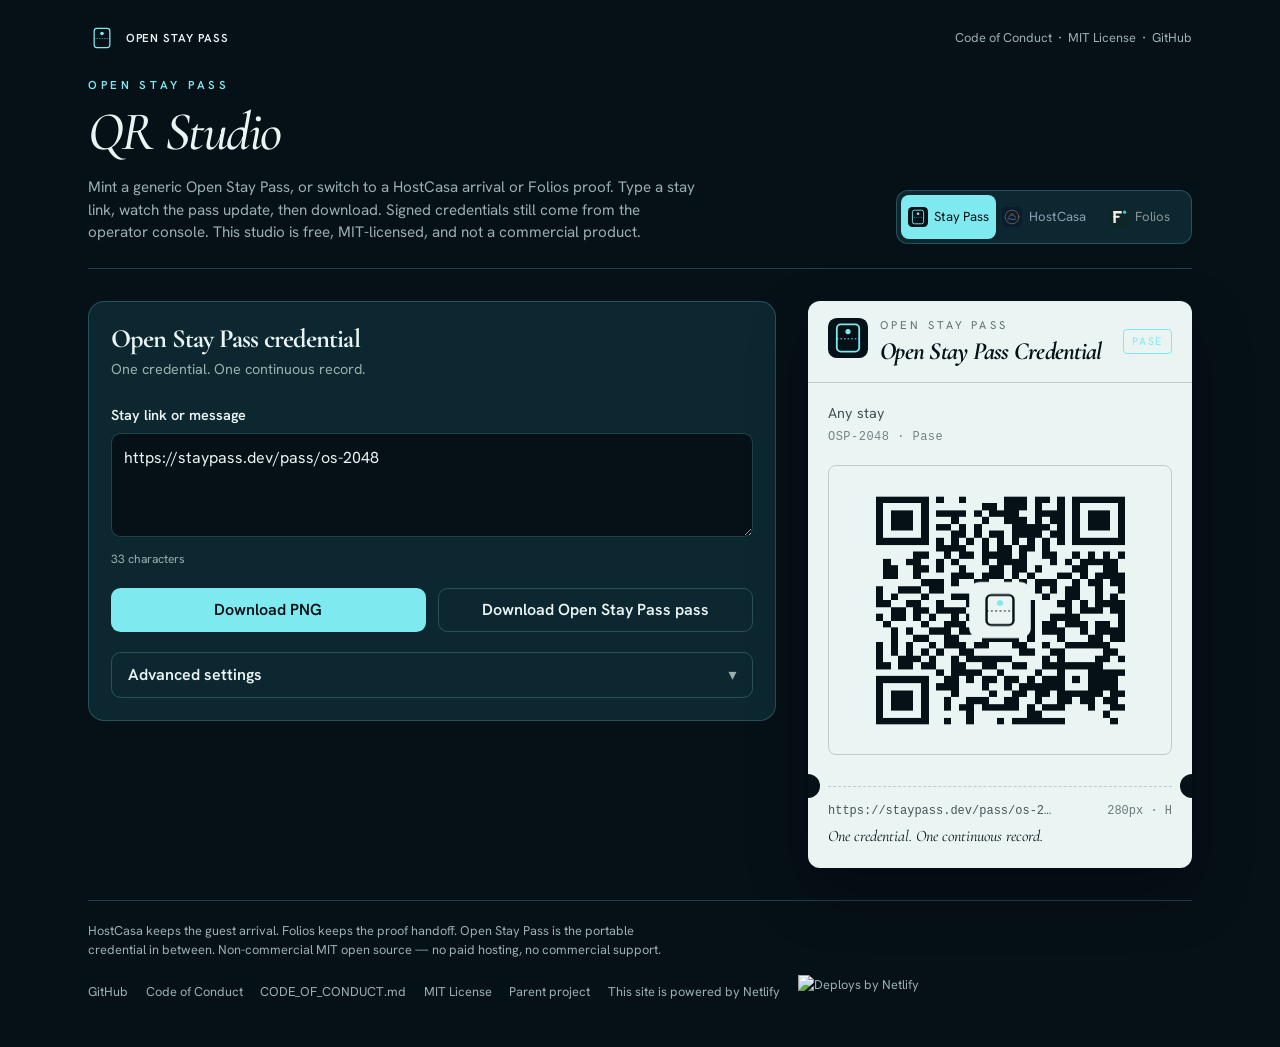
==== index.html @ cadecf05 "Publish Stay Pass QR Studio as a static Netlify site. MIT-licensed, non-commercial Open Stay Pass st" ====
<!DOCTYPE html>
<html lang="en">
  <head>
    <meta charset="utf-8" />
    <meta name="viewport" content="width=device-width, initial-scale=1" />
    <title>Stay Pass QR Studio · Open Stay Pass</title>
    <meta
      name="description"
      content="Open-source, non-commercial QR studio for Open Stay Pass, HostCasa arrival, and Folios proof. MIT licensed."
    />
    <meta name="theme-color" content="#061017" />
    <link rel="icon" href="./favicon.svg" type="image/svg+xml" />
    <link rel="preconnect" href="https://fonts.googleapis.com" />
    <link rel="preconnect" href="https://fonts.gstatic.com" crossorigin />
    <link
      href="https://fonts.googleapis.com/css2?family=Cormorant+Garamond:ital,wght@0,500;1,500;1,600&family=Hanken+Grotesk:wght@400;500;600&display=swap"
      rel="stylesheet"
    />
    <link rel="stylesheet" href="./studio.css" />
  </head>
  <body data-rail="openstay">
    <div class="wrap">
      <nav class="topnav" aria-label="Primary">
        <a class="brand-link" href="./">
          <svg viewBox="0 0 100 100" aria-hidden="true">
            <rect width="100" height="100" rx="22" fill="#061017" />
            <rect x="22" y="16" width="56" height="68" rx="10" fill="none" stroke="#7EEAF0" stroke-width="4.5" />
            <path d="M22 52 H78" stroke="#7EEAF0" stroke-width="2.4" stroke-dasharray="4 5" />
            <circle cx="50" cy="34" r="6.5" fill="#7EEAF0" />
          </svg>
          Open Stay Pass
        </a>
        <span>
          <a href="./conduct.html">Code of Conduct</a>
          &nbsp;·&nbsp;
          <a href="./LICENSE">MIT License</a>
          &nbsp;·&nbsp;
          <a href="https://github.com/FriskyDevelopments/stay-pass-qr-studio">GitHub</a>
        </span>
      </nav>

      <header class="hero">
        <div>
          <p class="eyebrow">Open Stay Pass</p>
          <h1>QR Studio</h1>
          <p class="lede">
            Mint a generic Open Stay Pass, or switch to a HostCasa arrival or Folios
            proof. Type a stay link, watch the pass update, then download. Signed
            credentials still come from the operator console. This studio is free,
            MIT-licensed, and not a commercial product.
          </p>
        </div>
        <div class="rails" role="group" aria-label="Pass style">
          <button type="button" data-rail="openstay" aria-pressed="true">
            <svg viewBox="0 0 100 100" aria-hidden="true">
              <rect width="100" height="100" rx="22" fill="#061017" />
              <rect x="22" y="16" width="56" height="68" rx="10" fill="none" stroke="#7EEAF0" stroke-width="4.5" />
              <path d="M22 52 H78" stroke="#7EEAF0" stroke-width="2.4" stroke-dasharray="4 5" />
              <circle cx="50" cy="34" r="6.5" fill="#7EEAF0" />
            </svg>
            Stay Pass
          </button>
          <button type="button" data-rail="hostcasa" aria-pressed="false">
            <svg viewBox="0 0 100 100" aria-hidden="true">
              <rect width="100" height="100" rx="22" fill="#0B1C30" />
              <g transform="translate(50 50) scale(.66) translate(-60 -60)" fill="none" stroke-linecap="round" stroke-linejoin="round">
                <circle cx="60" cy="60" r="52" stroke="#C9A24B" stroke-width="3.4" />
                <path d="M33 62 L60 33 L87 62" stroke="#C9A24B" stroke-width="4.2" />
                <circle cx="60" cy="49" r="3.6" fill="#C9A24B" stroke="none" />
                <path d="M29 76 Q42 69 55 76 T87 76" stroke="#6FB6E8" stroke-width="4" />
              </g>
            </svg>
            HostCasa
          </button>
          <button type="button" data-rail="folios" aria-pressed="false">
            <svg viewBox="0 0 100 100" aria-hidden="true">
              <rect width="100" height="100" rx="22" fill="#102526" />
              <rect x="22" y="20" width="12" height="60" rx="2" fill="#F2F0E9" />
              <rect x="22" y="20" width="42" height="12" rx="2" fill="#F2F0E9" />
              <rect x="22" y="44" width="30" height="10" rx="2" fill="#F2F0E9" />
              <circle cx="78" cy="26" r="8" fill="#37CDE0" />
            </svg>
            Folios
          </button>
        </div>
      </header>

      <div class="layout">
        <section class="form" aria-labelledby="studio-form-title">
          <h2 id="studio-form-title"><span id="form-brand">Open Stay Pass</span> <span id="form-role">credential</span></h2>
          <p class="tagline" id="form-tagline">One credential. One continuous record.</p>

          <div style="margin-top: 1.5rem">
            <label for="payload">Stay link or message</label>
            <textarea id="payload" maxlength="1200" placeholder="Paste a stay link or any message"></textarea>
            <p class="charcount"><span id="char-count">0</span> characters</p>
          </div>

          <div class="actions">
            <button class="btn" id="download-qr" type="button">Download PNG</button>
            <button class="btn secondary" id="download-pass" type="button">Download pass</button>
          </div>

          <details class="advanced">
            <summary>
              <span>Advanced settings</span>
              <span class="chev" aria-hidden="true">▾</span>
            </summary>
            <div class="advanced-body">
              <p class="hint" id="advanced-hint">
                Optional. Guests can ignore this — the pass already uses the house colors
                and a sturdy scan mark.
              </p>
              <div class="colors">
                <div>
                  <label for="fg">Foreground</label>
                  <div class="color-row">
                    <input id="fg-picker" type="color" value="#061017" aria-label="Foreground color picker" />
                    <input id="fg" type="text" value="#061017" spellcheck="false" />
                  </div>
                </div>
                <div>
                  <label for="bg">Background</label>
                  <div class="color-row">
                    <input id="bg-picker" type="color" value="#EAF5F3" aria-label="Background color picker" />
                    <input id="bg" type="text" value="#EAF5F3" spellcheck="false" />
                  </div>
                </div>
              </div>
              <div class="presets" id="presets"></div>
              <p class="status" id="contrast" role="status"></p>
              <div>
                <div class="size-head">
                  <label for="size">Size</label>
                  <span id="size-value">280 px</span>
                </div>
                <input id="size" type="range" min="160" max="720" step="8" value="280" />
              </div>
              <fieldset>
                <legend>Durability</legend>
                <div class="ecl" id="ecl"></div>
              </fieldset>
            </div>
          </details>
        </section>

        <aside class="preview">
          <article class="ticket" id="ticket" aria-label="Pass preview">
            <div class="ticket-head">
              <div class="ticket-brand">
                <span id="ticket-mark"></span>
                <div>
                  <p>Open Stay Pass</p>
                  <h2 id="ticket-title">Open Stay Pass Credential</h2>
                </div>
              </div>
              <span class="role-chip" id="ticket-chip">Pase</span>
            </div>
            <div class="ticket-body">
              <p class="property" id="ticket-property">Any stay</p>
              <p class="folio" id="ticket-folio">OSP-2048 · Pase</p>
              <div class="well">
                <canvas id="qr" width="280" height="280" aria-label="QR code preview"></canvas>
                <p class="placeholder hidden" id="empty">Type a URL or message to mint a live pass.</p>
              </div>
            </div>
            <div class="perf" aria-hidden="true"><hr /><span class="l"></span><span class="r"></span></div>
            <div class="ticket-foot">
              <div>
                <p class="payload-line" id="ticket-payload">—</p>
                <p class="tag" id="ticket-tagline">One credential. One continuous record.</p>
              </div>
              <p class="meta" id="ticket-meta">280px · H</p>
            </div>
          </article>
        </aside>
      </div>

      <footer class="site-footer">
        <p>
          HostCasa keeps the guest arrival. Folios keeps the proof handoff. Open Stay Pass
          is the portable credential in between. Non-commercial MIT open source — no paid
          hosting, no commercial support.
        </p>
        <nav class="oss-nav" aria-label="Open source">
          <a href="https://github.com/FriskyDevelopments/stay-pass-qr-studio">GitHub</a>
          <a href="./conduct.html">Code of Conduct</a>
          <a href="./CODE_OF_CONDUCT.md">CODE_OF_CONDUCT.md</a>
          <a href="./LICENSE">MIT License</a>
          <a href="https://github.com/FriskyDevelopments/open-stay-pass">Parent project</a>
          <a href="https://www.netlify.com">This site is powered by Netlify</a>
          <a class="netlify-badge" href="https://www.netlify.com">
            <img
              src="https://www.netlify.com/v3/img/components/netlify-color-accent.svg"
              alt="Deploys by Netlify"
              height="32"
            />
          </a>
        </nav>
      </footer>
    </div>
    <script src="./vendor/qrcode.js"></script>
    <script src="./studio.js"></script>
  </body>
</html>
---- studio.css ----
:root,
[data-rail="openstay"] {
  --bg: #061017;
  --surface: #0d2731;
  --fg: #eaf5f3;
  --muted: #9ab0af;
  --accent: #7eeaf0;
  --accent-fg: #061017;
  --border: color-mix(in oklab, #7eeaf0 22%, transparent);
  --ticket: #eaf5f3;
  --ticket-fg: #061017;
  --hair: color-mix(in oklab, #061017 18%, transparent);
  --signal: #42e99d;
  --warn: #b07d22;
  --ticket-radius: 12px;
  --ticket-inner: 8px;
}

[data-rail="folios"] {
  --bg: #102526;
  --surface: #163032;
  --fg: #f2f0e9;
  --muted: #8a9795;
  --accent: #37cde0;
  --accent-fg: #102526;
  --border: color-mix(in oklab, #f2f0e9 14%, transparent);
  --ticket: #f2f0e9;
  --ticket-fg: #102526;
  --hair: #bac0b7;
  --signal: #c6f43d;
  --ticket-radius: 8px;
  --ticket-inner: 4px;
}

[data-rail="hostcasa"] {
  --bg: #0b1c30;
  --surface: #112a45;
  --fg: #ece6d8;
  --muted: #8aa0b4;
  --accent: #c9a24b;
  --accent-fg: #0b1c30;
  --border: color-mix(in oklab, #c9a24b 28%, transparent);
  --ticket: #ece6d8;
  --ticket-fg: #0b1c30;
  --hair: color-mix(in oklab, #c9a24b 36%, transparent);
  --signal: #6fb6e8;
  --ticket-radius: 16px;
  --ticket-inner: 8px;
}

* { box-sizing: border-box; }

html {
  -webkit-font-smoothing: antialiased;
}

body {
  margin: 0;
  min-height: 100dvh;
  background: var(--bg);
  color: var(--fg);
  font-family: "Hanken Grotesk", ui-sans-serif, system-ui, sans-serif;
  line-height: 1.5;
}

h1, h2, h3 {
  font-family: "Cormorant Garamond", ui-serif, Georgia, serif;
  letter-spacing: -0.03em;
  line-height: 1.15;
  text-wrap: balance;
}

a { color: inherit; }

:focus-visible {
  outline: 2px solid var(--accent);
  outline-offset: 3px;
}

.wrap {
  margin: 0 auto;
  max-width: 72rem;
  min-height: 100dvh;
  display: flex;
  flex-direction: column;
  padding: 1.5rem 1rem 1rem;
}

@media (min-width: 640px) {
  .wrap { padding-left: 1.5rem; padding-right: 1.5rem; }
}

.topnav {
  display: flex;
  flex-wrap: wrap;
  gap: 0.75rem 1.25rem;
  align-items: center;
  justify-content: space-between;
  font-size: 0.8rem;
}

.topnav a { color: var(--muted); text-decoration: none; }
.topnav a:hover { color: var(--fg); }

.brand-link {
  display: inline-flex;
  align-items: center;
  gap: 0.6rem;
  color: var(--fg) !important;
  font-weight: 600;
  letter-spacing: 0.08em;
  text-transform: uppercase;
  font-size: 0.72rem;
}

.brand-link svg { width: 1.75rem; height: 1.75rem; }

header.hero {
  display: flex;
  flex-direction: column;
  gap: 1.25rem;
  border-bottom: 1px solid var(--border);
  padding: 1.5rem 0 1.5rem;
}

@media (min-width: 640px) {
  header.hero {
    flex-direction: row;
    align-items: end;
    justify-content: space-between;
  }
}

.eyebrow {
  margin: 0;
  font-size: 0.72rem;
  font-weight: 600;
  letter-spacing: 0.32em;
  text-transform: uppercase;
  color: var(--accent);
}

h1 {
  margin: 0.5rem 0 0;
  font-size: clamp(2.4rem, 6vw, 3.4rem);
  font-style: italic;
  font-weight: 500;
}

.lede {
  margin: 0.75rem 0 0;
  max-width: 38rem;
  color: var(--muted);
  font-size: 0.95rem;
}

.rails {
  display: grid;
  grid-template-columns: repeat(3, minmax(0, 1fr));
  border: 1px solid var(--border);
  background: var(--surface);
  border-radius: 0.75rem;
  padding: 0.25rem;
}

.rails button {
  min-height: 2.75rem;
  border: 0;
  background: transparent;
  color: var(--muted);
  display: inline-flex;
  align-items: center;
  justify-content: center;
  gap: 0.4rem;
  border-radius: 0.5rem;
  font: inherit;
  font-size: 0.82rem;
  cursor: pointer;
}

.rails button[aria-pressed="true"] {
  background: var(--accent);
  color: var(--accent-fg);
}

.rails svg { width: 1.25rem; height: 1.25rem; }

.layout {
  display: grid;
  gap: 2rem;
  padding: 2rem 0;
  flex: 1;
}

@media (min-width: 1024px) {
  .layout {
    grid-template-columns: minmax(0, 1fr) minmax(18rem, 24rem);
    align-items: start;
  }
  .form { order: 1; }
  .preview { order: 2; position: sticky; top: 1.5rem; }
}

.form {
  order: 2;
  background: var(--surface);
  border: 1px solid var(--border);
  border-radius: 1rem;
  padding: 1.35rem;
}

.form h2 { margin: 0; font-size: 1.65rem; }
.form .tagline { margin: 0.3rem 0 0; color: var(--muted); font-size: 0.9rem; }

label, legend {
  display: block;
  font-size: 0.9rem;
  font-weight: 600;
}

textarea {
  width: 100%;
  min-height: 6.5rem;
  margin-top: 0.4rem;
  padding: 0.75rem;
  border-radius: 0.6rem;
  border: 1px solid var(--border);
  background: var(--bg);
  color: var(--fg);
  font: inherit;
  resize: vertical;
}

.charcount { margin: 0.4rem 0 0; color: var(--muted); font-size: 0.75rem; font-variant-numeric: tabular-nums; }

.actions {
  display: grid;
  gap: 0.75rem;
  margin: 1.25rem 0;
}

@media (min-width: 640px) {
  .actions { grid-template-columns: 1fr 1fr; }
}

.btn {
  min-height: 2.75rem;
  border: 0;
  border-radius: 0.6rem;
  font: inherit;
  font-weight: 600;
  cursor: pointer;
  background: var(--accent);
  color: var(--accent-fg);
}

.btn.secondary {
  background: transparent;
  color: var(--fg);
  border: 1px solid var(--border);
}

.btn:disabled { opacity: 0.45; cursor: not-allowed; }

.advanced {
  border: 1px solid var(--border);
  border-radius: 0.6rem;
}

.advanced > summary {
  list-style: none;
  min-height: 2.75rem;
  display: flex;
  align-items: center;
  justify-content: space-between;
  padding: 0.5rem 1rem;
  cursor: pointer;
  font-weight: 600;
}

.advanced > summary::-webkit-details-marker { display: none; }
.advanced[open] > summary .chev { transform: rotate(180deg); }
.chev { color: var(--muted); transition: transform 150ms ease; }

.advanced-body {
  display: grid;
  gap: 1.25rem;
  border-top: 1px solid var(--border);
  padding: 1.15rem 1rem 1.25rem;
}

.hint { margin: 0; color: var(--muted); font-size: 0.9rem; }

.colors { display: grid; gap: 1rem; }
@media (min-width: 640px) { .colors { grid-template-columns: 1fr 1fr; } }

.color-row {
  display: flex;
  align-items: center;
  gap: 0.75rem;
}

.color-row input[type="color"] {
  width: 2.75rem;
  height: 2.75rem;
  border: 1px solid var(--border);
  background: transparent;
  padding: 0;
}

.color-row input[type="text"] {
  flex: 1;
  min-height: 2.75rem;
  border: 1px solid var(--border);
  background: var(--bg);
  color: var(--fg);
  border-radius: 0.5rem;
  padding: 0 0.75rem;
  font-family: ui-monospace, monospace;
}

.presets {
  display: flex;
  flex-wrap: wrap;
  gap: 0.5rem;
}

.chip {
  min-height: 2.75rem;
  display: inline-flex;
  align-items: center;
  gap: 0.5rem;
  border: 1px solid var(--border);
  background: transparent;
  color: var(--muted);
  border-radius: 0.45rem;
  padding: 0 0.8rem;
  font: inherit;
  font-size: 0.8rem;
  cursor: pointer;
}

.chip:hover { color: var(--fg); }

.swatch {
  width: 1rem;
  height: 1rem;
  border-radius: 0.2rem;
  border: 1px solid var(--border);
}

.status { margin: 0; font-size: 0.9rem; color: var(--muted); }
.status.warn { color: var(--warn); }

.size-head, .size-row {
  display: flex;
  align-items: center;
  justify-content: space-between;
  gap: 0.75rem;
}

input[type="range"] { width: 100%; accent-color: var(--accent); }

.ecl {
  display: grid;
  grid-template-columns: 1fr 1fr;
  gap: 0.5rem;
}

@media (min-width: 640px) { .ecl { grid-template-columns: repeat(4, 1fr); } }

.ecl label {
  min-height: 4rem;
  display: flex;
  flex-direction: column;
  justify-content: center;
  border: 1px solid var(--border);
  border-radius: 0.45rem;
  padding: 0.5rem 0.75rem;
  cursor: pointer;
  color: var(--muted);
  font-weight: 400;
}

.ecl label.active {
  border-color: var(--accent);
  background: var(--bg);
  color: var(--fg);
}

.ecl input { position: absolute; opacity: 0; pointer-events: none; }
.ecl small { font-size: 0.75rem; font-weight: 400; }

.ticket {
  background: var(--ticket);
  color: var(--ticket-fg);
  border-radius: var(--ticket-radius);
  overflow: hidden;
  box-shadow: 0 24px 60px rgba(0, 0, 0, 0.28);
}

.ticket-head {
  display: flex;
  align-items: center;
  justify-content: space-between;
  gap: 0.75rem;
  padding: 1rem 1.25rem;
  border-bottom: 1px solid var(--hair);
}

.ticket-brand { display: flex; align-items: center; gap: 0.75rem; min-width: 0; }
.ticket-brand svg { width: 2.5rem; height: 2.5rem; }
.ticket-brand p {
  margin: 0;
  font-size: 0.7rem;
  letter-spacing: 0.28em;
  text-transform: uppercase;
  opacity: 0.6;
}
.ticket-brand h2 { margin: 0.2rem 0 0; font-size: 1.55rem; font-style: italic; }

.role-chip {
  border: 1px solid var(--accent);
  color: var(--accent);
  border-radius: 0.25rem;
  padding: 0.2rem 0.5rem;
  font-size: 0.68rem;
  letter-spacing: 0.16em;
  text-transform: uppercase;
}

.ticket-body { padding: 1.25rem; }
.ticket-body .property { margin: 0; font-size: 0.9rem; opacity: 0.72; }
.ticket-body .folio {
  margin: 0.25rem 0 0;
  font-family: ui-monospace, monospace;
  font-size: 0.75rem;
  letter-spacing: 0.04em;
  opacity: 0.5;
}

.well {
  margin-top: 1.15rem;
  min-height: 13rem;
  display: flex;
  align-items: center;
  justify-content: center;
  border: 1px solid var(--hair);
  border-radius: var(--ticket-inner);
  padding: 1rem;
  position: relative;
}

.well canvas { max-width: 100%; max-height: 16rem; }
.well .placeholder {
  margin: 0;
  max-width: 14rem;
  text-align: center;
  font-size: 0.9rem;
  opacity: 0.6;
}

.perf {
  position: relative;
  padding: 0.7rem 1.25rem;
}
.perf hr {
  margin: 0;
  border: 0;
  border-top: 1px dashed var(--hair);
}
.perf span {
  position: absolute;
  top: 50%;
  width: 1.5rem;
  height: 1.5rem;
  border-radius: 999px;
  background: var(--bg);
  transform: translateY(-50%);
}
.perf .l { left: -0.75rem; }
.perf .r { right: -0.75rem; }

.ticket-foot {
  display: flex;
  justify-content: space-between;
  gap: 1rem;
  padding: 0.25rem 1.25rem 1.25rem;
}
.ticket-foot p { margin: 0; }
.payload-line {
  font-family: ui-monospace, monospace;
  font-size: 0.75rem;
  opacity: 0.7;
  overflow: hidden;
  text-overflow: ellipsis;
  white-space: nowrap;
  max-width: 14rem;
}
.tag { font-style: italic; font-family: "Cormorant Garamond", Georgia, serif; margin-top: 0.25rem !important; }
.meta {
  font-family: ui-monospace, monospace;
  font-size: 0.75rem;
  opacity: 0.55;
  text-align: right;
  flex-shrink: 0;
}

.site-footer {
  margin-top: auto;
  display: flex;
  flex-direction: column;
  gap: 1rem;
  border-top: 1px solid var(--border);
  padding: 1.25rem 0 1.5rem;
  font-size: 0.8rem;
  color: var(--muted);
}

.site-footer p { margin: 0; max-width: 36rem; }

.oss-nav {
  display: flex;
  flex-wrap: wrap;
  align-items: center;
  gap: 0.75rem 1.1rem;
}

.oss-nav a { color: var(--muted); text-decoration: none; }
.oss-nav a:hover { color: var(--fg); }

.netlify-badge img {
  height: 32px;
  width: auto;
  display: block;
}

.doc {
  max-width: 44rem;
  margin: 0 auto;
  padding: 2rem 1.25rem 4rem;
}

.doc h1 { font-size: 2.6rem; font-style: italic; }
.doc p, .doc li { color: var(--muted); }
.doc a { color: var(--accent); }

.hidden { display: none !important; }
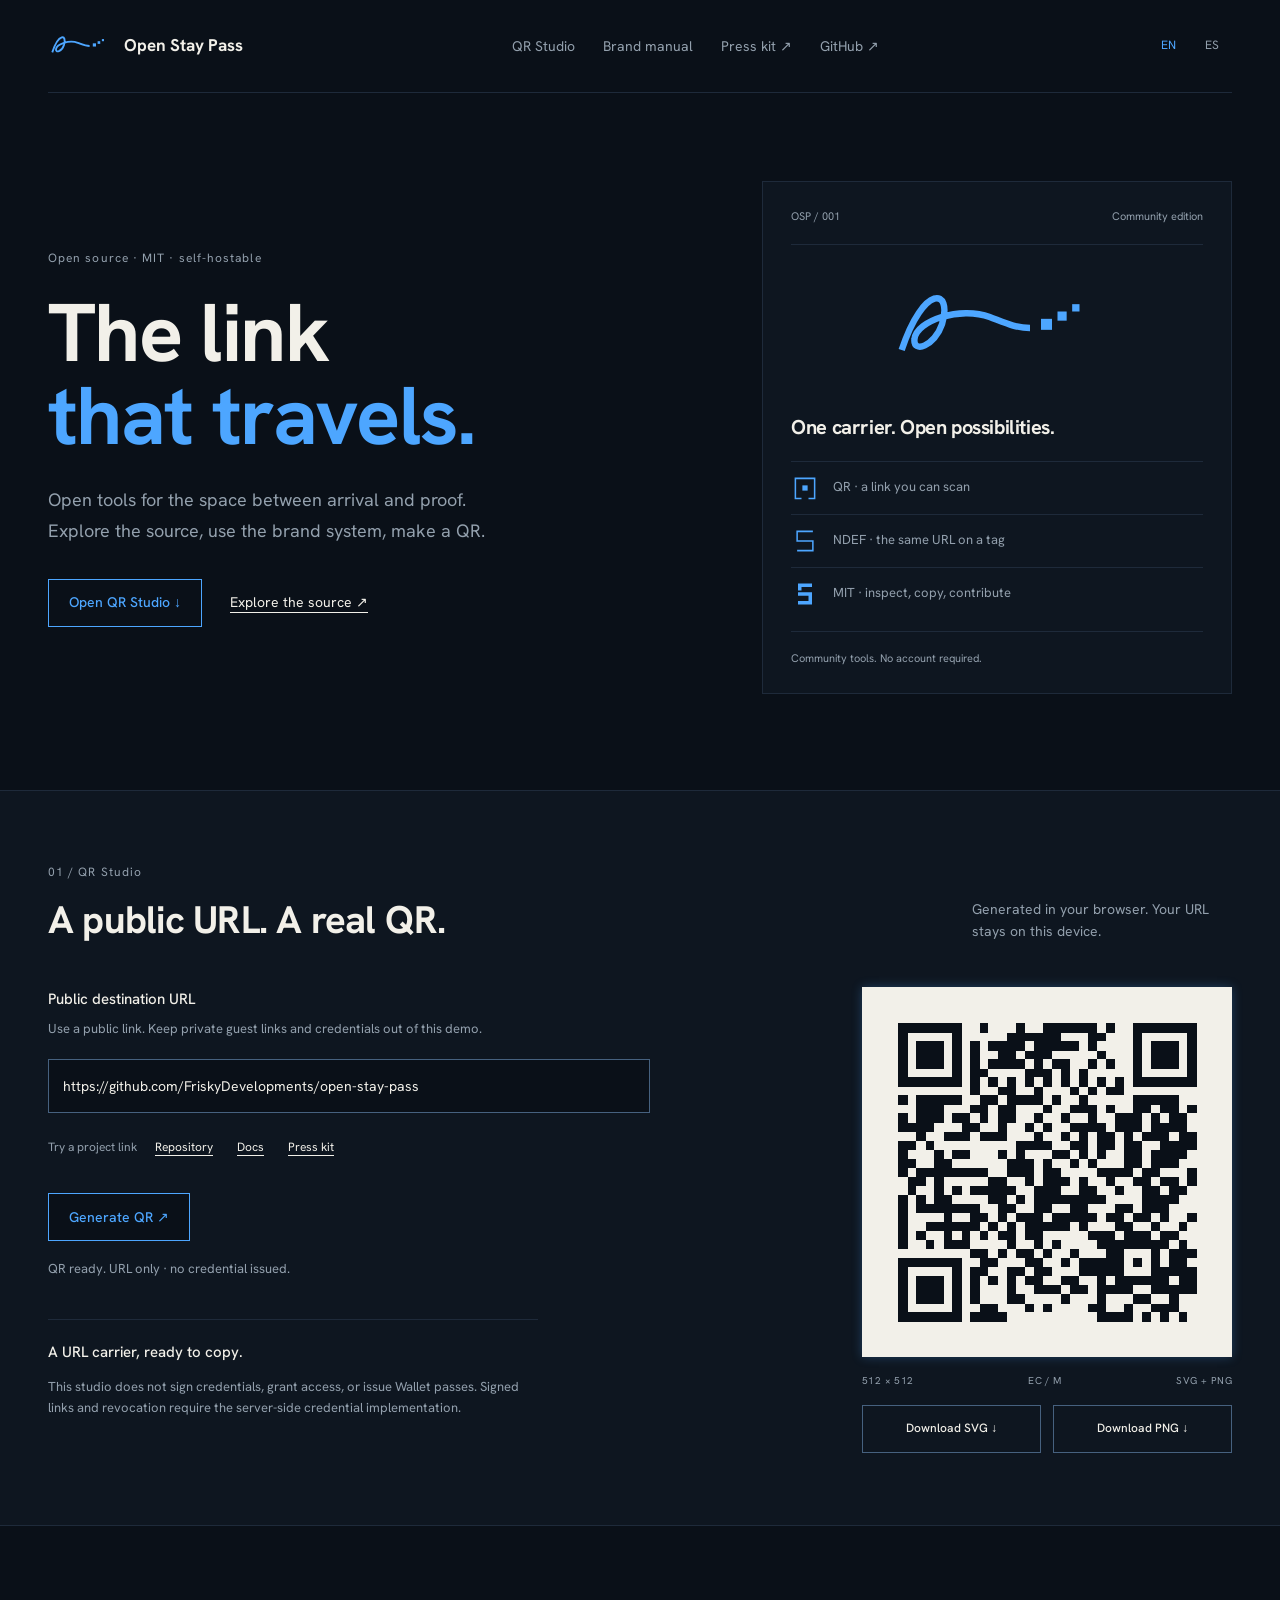
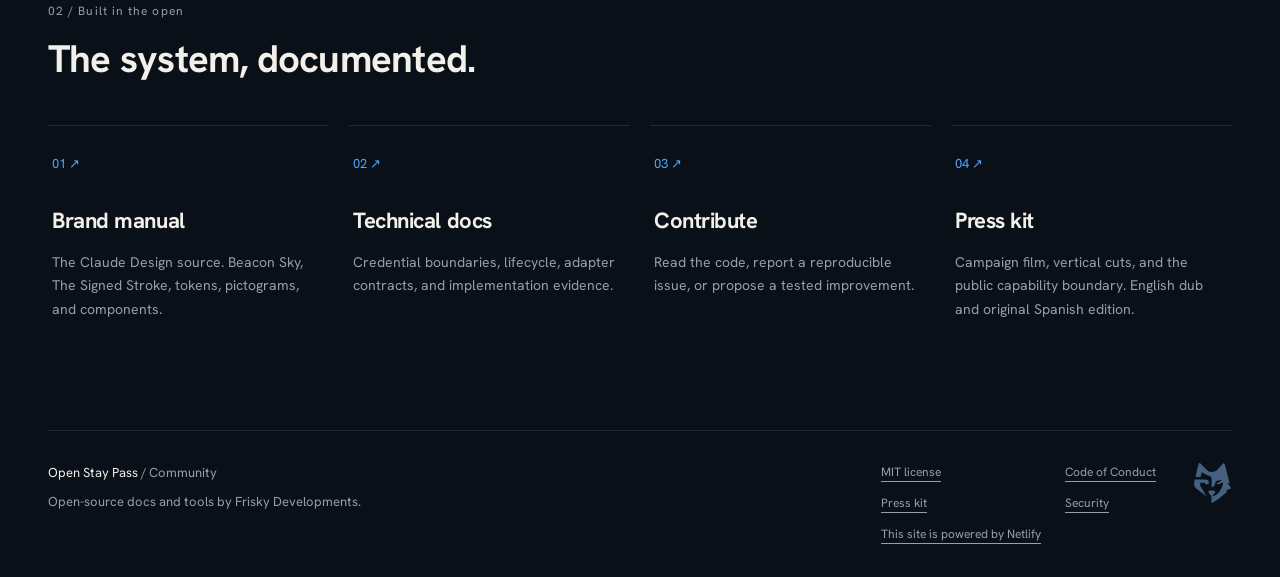
==== commit 058051d4: "Publish the official community review landing. Includes Claude Design brand manual, QR Studio, MIT, " ====
--- a/index.html
+++ b/index.html
@@ -1,205 +1,78 @@
-<!DOCTYPE html>
+<!doctype html>
 <html lang="en">
-  <head>
-    <meta charset="utf-8" />
-    <meta name="viewport" content="width=device-width, initial-scale=1" />
-    <title>Stay Pass QR Studio · Open Stay Pass</title>
-    <meta
-      name="description"
-      content="Open-source, non-commercial QR studio for Open Stay Pass, HostCasa arrival, and Folios proof. MIT licensed."
-    />
-    <meta name="theme-color" content="#061017" />
-    <link rel="icon" href="./favicon.svg" type="image/svg+xml" />
-    <link rel="preconnect" href="https://fonts.googleapis.com" />
-    <link rel="preconnect" href="https://fonts.gstatic.com" crossorigin />
-    <link
-      href="https://fonts.googleapis.com/css2?family=Cormorant+Garamond:ital,wght@0,500;1,500;1,600&family=Hanken+Grotesk:wght@400;500;600&display=swap"
-      rel="stylesheet"
-    />
-    <link rel="stylesheet" href="./studio.css" />
-  </head>
-  <body data-rail="openstay">
-    <div class="wrap">
-      <nav class="topnav" aria-label="Primary">
-        <a class="brand-link" href="./">
-          <svg viewBox="0 0 100 100" aria-hidden="true">
-            <rect width="100" height="100" rx="22" fill="#061017" />
-            <rect x="22" y="16" width="56" height="68" rx="10" fill="none" stroke="#7EEAF0" stroke-width="4.5" />
-            <path d="M22 52 H78" stroke="#7EEAF0" stroke-width="2.4" stroke-dasharray="4 5" />
-            <circle cx="50" cy="34" r="6.5" fill="#7EEAF0" />
-          </svg>
-          Open Stay Pass
-        </a>
-        <span>
-          <a href="./conduct.html">Code of Conduct</a>
-          &nbsp;·&nbsp;
-          <a href="./LICENSE">MIT License</a>
-          &nbsp;·&nbsp;
-          <a href="https://github.com/FriskyDevelopments/stay-pass-qr-studio">GitHub</a>
-        </span>
-      </nav>
-
-      <header class="hero">
-        <div>
-          <p class="eyebrow">Open Stay Pass</p>
-          <h1>QR Studio</h1>
-          <p class="lede">
-            Mint a generic Open Stay Pass, or switch to a HostCasa arrival or Folios
-            proof. Type a stay link, watch the pass update, then download. Signed
-            credentials still come from the operator console. This studio is free,
-            MIT-licensed, and not a commercial product.
-          </p>
+<head>
+  <meta charset="utf-8">
+  <meta name="viewport" content="width=device-width, initial-scale=1">
+  <meta name="description" content="Open Stay Pass community documentation, brand manual, and a free browser-only QR Studio. MIT licensed.">
+  <meta name="theme-color" content="#0A1018">
+  <title>Open Stay Pass — Community & QR Studio</title>
+  <link rel="icon" type="image/svg+xml" href="/assets/mark-signed-stroke-compact.svg">
+  <link rel="stylesheet" href="/brand.css">
+  <link rel="stylesheet" href="/styles.css">
+  <script type="module" src="/app.js"></script>
+</head>
+<body>
+  <a class="skip" href="#studio">Skip to QR Studio</a>
+  <header class="site-header wrap">
+    <a class="wordmark" href="/" aria-label="Open Stay Pass home"><img src="/assets/mark-signed-stroke.svg" width="90" height="48" alt=""><span>Open Stay Pass</span></a>
+    <nav aria-label="Main navigation">
+      <a href="#studio">QR Studio</a>
+      <a href="/design-system/" data-en="Brand manual" data-es="Manual de marca">Brand manual</a>
+      <a href="https://staypass-pmz7aqns.manus.space/press-kit" data-en="Press kit" data-es="Kit de prensa">Press kit <span aria-hidden="true">↗</span></a>
+      <a href="https://github.com/FriskyDevelopments/open-stay-pass">GitHub <span aria-hidden="true">↗</span></a>
+    </nav>
+    <div class="languages" aria-label="Language"><button type="button" data-language="en" aria-pressed="true">EN</button><button type="button" data-language="es" aria-pressed="false">ES</button></div>
+  </header>
+  <main>
+    <section class="hero wrap">
+      <div class="hero-copy">
+        <p class="eyebrow" data-en="Open source · MIT · self-hostable" data-es="Código abierto · MIT · autoalojable">Open source · MIT · self-hostable</p>
+        <h1><span data-en="The link" data-es="El enlace">The link</span><br><span class="beacon" data-en="that travels." data-es="que viaja.">that travels.</span></h1>
+        <p class="intro" data-en="Open tools for the space between arrival and proof. Explore the source, use the brand system, make a QR." data-es="Herramientas abiertas entre la llegada y la evidencia. Explora el código, usa el sistema de marca, crea un QR.">Open tools for the space between arrival and proof. Explore the source, use the brand system, make a QR.</p>
+        <div class="hero-actions"><a class="button primary" href="#studio" data-en="Open QR Studio ↓" data-es="Abrir QR Studio ↓">Open QR Studio ↓</a><a class="text-link" href="https://github.com/FriskyDevelopments/open-stay-pass" data-en="Explore the source ↗" data-es="Explorar el código ↗">Explore the source ↗</a></div>
+      </div>
+      <aside class="hero-record" aria-label="Project principles">
+        <div class="record-top"><span>OSP / 001</span><span data-en="Community edition" data-es="Edición comunitaria">Community edition</span></div>
+        <img class="signature" src="/assets/mark-signed-stroke.svg" width="240" height="128" alt="The Signed Stroke, Open Stay Pass mark">
+        <p class="record-title" data-en="One carrier. Open possibilities." data-es="Un soporte. Posibilidades abiertas.">One carrier. Open possibilities.</p>
+        <div class="record-row"><img src="/assets/picto-scan.svg" width="28" height="28" alt=""><span data-en="QR · a link you can scan" data-es="QR · un enlace escaneable">QR · a link you can scan</span></div>
+        <div class="record-row"><img src="/assets/picto-route.svg" width="28" height="28" alt=""><span data-en="NDEF · the same URL on a tag" data-es="NDEF · la misma URL en una etiqueta">NDEF · the same URL on a tag</span></div>
+        <div class="record-row"><img src="/assets/picto-selfhost.svg" width="28" height="28" alt=""><span data-en="MIT · inspect, copy, contribute" data-es="MIT · revisa, copia, contribuye">MIT · inspect, copy, contribute</span></div>
+        <p class="record-foot" data-en="Community tools. No account required." data-es="Herramientas comunitarias. Sin cuenta.">Community tools. No account required.</p>
+      </aside>
+    </section>
+    <section class="studio-section" id="studio" aria-labelledby="studio-title">
+      <div class="wrap">
+        <div class="section-heading"><div><p class="eyebrow">01 / QR Studio</p><h2 id="studio-title" data-en="A public URL. A real QR." data-es="Una URL pública. Un QR real.">A public URL. A real QR.</h2></div><p data-en="Generated in your browser. Your URL stays on this device." data-es="Generado en tu navegador. Tu URL permanece en este dispositivo.">Generated in your browser. Your URL stays on this device.</p></div>
+        <div class="studio-grid">
+          <form id="qr-form" novalidate>
+            <label for="destination" data-en="Public destination URL" data-es="URL pública de destino">Public destination URL</label>
+            <p class="field-help" id="url-help" data-en="Use a public link. Keep private guest links and credentials out of this demo." data-es="Usa un enlace público. Mantén los enlaces privados y las credenciales fuera de este demo.">Use a public link. Keep private guest links and credentials out of this demo.</p>
+            <input id="destination" name="destination" type="url" value="https://github.com/FriskyDevelopments/open-stay-pass" maxlength="2048" spellcheck="false" autocomplete="off" autocapitalize="off" aria-describedby="url-help qr-status" required>
+            <div class="presets"><span data-en="Try a project link" data-es="Prueba un enlace del proyecto">Try a project link</span><button type="button" data-url="https://github.com/FriskyDevelopments/open-stay-pass" data-en="Repository" data-es="Repositorio">Repository</button><button type="button" data-url="https://github.com/FriskyDevelopments/open-stay-pass/tree/main/docs">Docs</button><button type="button" data-url="https://staypass-pmz7aqns.manus.space/press-kit" data-en="Press kit" data-es="Kit de prensa">Press kit</button></div>
+            <button class="button primary" type="submit" data-en="Generate QR ↗" data-es="Generar QR ↗">Generate QR ↗</button>
+            <p id="qr-status" role="status" aria-live="polite"></p>
+            <div class="scope-note"><p data-en="A URL carrier, ready to copy." data-es="Un soporte para tu URL, listo para copiar.">A URL carrier, ready to copy.</p><p data-en="This studio does not sign credentials, grant access, or issue Wallet passes. Signed links and revocation require the server-side credential implementation." data-es="Este estudio no firma credenciales, concede acceso ni emite pases de Wallet. Los enlaces firmados y la revocación requieren la implementación del servidor.">This studio does not sign credentials, grant access, or issue Wallet passes. Signed links and revocation require the server-side credential implementation.</p></div>
+          </form>
+          <div class="qr-result"><div class="qr-sheet"><canvas id="qr-canvas" width="512" height="512" role="img" aria-label="Generated QR code for the public destination URL" hidden></canvas></div><div class="qr-meta"><span>512 × 512</span><span>EC / M</span><span>SVG + PNG</span></div><div class="downloads"><a class="button" id="download-svg" download="open-stay-pass-qr.svg" aria-disabled="true" tabindex="-1" data-en="Download SVG ↓" data-es="Descargar SVG ↓">Download SVG ↓</a><a class="button" id="download-png" download="open-stay-pass-qr.png" aria-disabled="true" tabindex="-1" data-en="Download PNG ↓" data-es="Descargar PNG ↓">Download PNG ↓</a></div></div>
         </div>
-        <div class="rails" role="group" aria-label="Pass style">
-          <button type="button" data-rail="openstay" aria-pressed="true">
-            <svg viewBox="0 0 100 100" aria-hidden="true">
-              <rect width="100" height="100" rx="22" fill="#061017" />
-              <rect x="22" y="16" width="56" height="68" rx="10" fill="none" stroke="#7EEAF0" stroke-width="4.5" />
-              <path d="M22 52 H78" stroke="#7EEAF0" stroke-width="2.4" stroke-dasharray="4 5" />
-              <circle cx="50" cy="34" r="6.5" fill="#7EEAF0" />
-            </svg>
-            Stay Pass
-          </button>
-          <button type="button" data-rail="hostcasa" aria-pressed="false">
-            <svg viewBox="0 0 100 100" aria-hidden="true">
-              <rect width="100" height="100" rx="22" fill="#0B1C30" />
-              <g transform="translate(50 50) scale(.66) translate(-60 -60)" fill="none" stroke-linecap="round" stroke-linejoin="round">
-                <circle cx="60" cy="60" r="52" stroke="#C9A24B" stroke-width="3.4" />
-                <path d="M33 62 L60 33 L87 62" stroke="#C9A24B" stroke-width="4.2" />
-                <circle cx="60" cy="49" r="3.6" fill="#C9A24B" stroke="none" />
-                <path d="M29 76 Q42 69 55 76 T87 76" stroke="#6FB6E8" stroke-width="4" />
-              </g>
-            </svg>
-            HostCasa
-          </button>
-          <button type="button" data-rail="folios" aria-pressed="false">
-            <svg viewBox="0 0 100 100" aria-hidden="true">
-              <rect width="100" height="100" rx="22" fill="#102526" />
-              <rect x="22" y="20" width="12" height="60" rx="2" fill="#F2F0E9" />
-              <rect x="22" y="20" width="42" height="12" rx="2" fill="#F2F0E9" />
-              <rect x="22" y="44" width="30" height="10" rx="2" fill="#F2F0E9" />
-              <circle cx="78" cy="26" r="8" fill="#37CDE0" />
-            </svg>
-            Folios
-          </button>
-        </div>
-      </header>
-
-      <div class="layout">
-        <section class="form" aria-labelledby="studio-form-title">
-          <h2 id="studio-form-title"><span id="form-brand">Open Stay Pass</span> <span id="form-role">credential</span></h2>
-          <p class="tagline" id="form-tagline">One credential. One continuous record.</p>
-
-          <div style="margin-top: 1.5rem">
-            <label for="payload">Stay link or message</label>
-            <textarea id="payload" maxlength="1200" placeholder="Paste a stay link or any message"></textarea>
-            <p class="charcount"><span id="char-count">0</span> characters</p>
-          </div>
-
-          <div class="actions">
-            <button class="btn" id="download-qr" type="button">Download PNG</button>
-            <button class="btn secondary" id="download-pass" type="button">Download pass</button>
-          </div>
-
-          <details class="advanced">
-            <summary>
-              <span>Advanced settings</span>
-              <span class="chev" aria-hidden="true">▾</span>
-            </summary>
-            <div class="advanced-body">
-              <p class="hint" id="advanced-hint">
-                Optional. Guests can ignore this — the pass already uses the house colors
-                and a sturdy scan mark.
-              </p>
-              <div class="colors">
-                <div>
-                  <label for="fg">Foreground</label>
-                  <div class="color-row">
-                    <input id="fg-picker" type="color" value="#061017" aria-label="Foreground color picker" />
-                    <input id="fg" type="text" value="#061017" spellcheck="false" />
-                  </div>
-                </div>
-                <div>
-                  <label for="bg">Background</label>
-                  <div class="color-row">
-                    <input id="bg-picker" type="color" value="#EAF5F3" aria-label="Background color picker" />
-                    <input id="bg" type="text" value="#EAF5F3" spellcheck="false" />
-                  </div>
-                </div>
-              </div>
-              <div class="presets" id="presets"></div>
-              <p class="status" id="contrast" role="status"></p>
-              <div>
-                <div class="size-head">
-                  <label for="size">Size</label>
-                  <span id="size-value">280 px</span>
-                </div>
-                <input id="size" type="range" min="160" max="720" step="8" value="280" />
-              </div>
-              <fieldset>
-                <legend>Durability</legend>
-                <div class="ecl" id="ecl"></div>
-              </fieldset>
-            </div>
-          </details>
-        </section>
-
-        <aside class="preview">
-          <article class="ticket" id="ticket" aria-label="Pass preview">
-            <div class="ticket-head">
-              <div class="ticket-brand">
-                <span id="ticket-mark"></span>
-                <div>
-                  <p>Open Stay Pass</p>
-                  <h2 id="ticket-title">Open Stay Pass Credential</h2>
-                </div>
-              </div>
-              <span class="role-chip" id="ticket-chip">Pase</span>
-            </div>
-            <div class="ticket-body">
-              <p class="property" id="ticket-property">Any stay</p>
-              <p class="folio" id="ticket-folio">OSP-2048 · Pase</p>
-              <div class="well">
-                <canvas id="qr" width="280" height="280" aria-label="QR code preview"></canvas>
-                <p class="placeholder hidden" id="empty">Type a URL or message to mint a live pass.</p>
-              </div>
-            </div>
-            <div class="perf" aria-hidden="true"><hr /><span class="l"></span><span class="r"></span></div>
-            <div class="ticket-foot">
-              <div>
-                <p class="payload-line" id="ticket-payload">—</p>
-                <p class="tag" id="ticket-tagline">One credential. One continuous record.</p>
-              </div>
-              <p class="meta" id="ticket-meta">280px · H</p>
-            </div>
-          </article>
-        </aside>
       </div>
-
-      <footer class="site-footer">
-        <p>
-          HostCasa keeps the guest arrival. Folios keeps the proof handoff. Open Stay Pass
-          is the portable credential in between. Non-commercial MIT open source — no paid
-          hosting, no commercial support.
-        </p>
-        <nav class="oss-nav" aria-label="Open source">
-          <a href="https://github.com/FriskyDevelopments/stay-pass-qr-studio">GitHub</a>
-          <a href="./conduct.html">Code of Conduct</a>
-          <a href="./CODE_OF_CONDUCT.md">CODE_OF_CONDUCT.md</a>
-          <a href="./LICENSE">MIT License</a>
-          <a href="https://github.com/FriskyDevelopments/open-stay-pass">Parent project</a>
-          <a href="https://www.netlify.com">This site is powered by Netlify</a>
-          <a class="netlify-badge" href="https://www.netlify.com">
-            <img
-              src="https://www.netlify.com/v3/img/components/netlify-color-accent.svg"
-              alt="Deploys by Netlify"
-              height="32"
-            />
-          </a>
-        </nav>
-      </footer>
-    </div>
-    <script src="./vendor/qrcode.js"></script>
-    <script src="./studio.js"></script>
-  </body>
+    </section>
+    <section class="resources wrap" id="docs" aria-labelledby="resources-title">
+      <div class="section-heading"><div><p class="eyebrow" data-en="02 / Built in the open" data-es="02 / Construido en abierto">02 / Built in the open</p><h2 id="resources-title" data-en="The system, documented." data-es="El sistema, documentado.">The system, documented.</h2></div></div>
+      <div class="resource-grid">
+        <a class="resource" href="/design-system/"><span class="resource-number">01 ↗</span><h3 data-en="Brand manual" data-es="Manual de marca">Brand manual</h3><p data-en="The Claude Design source. Beacon Sky, The Signed Stroke, tokens, pictograms, and components." data-es="La fuente de Claude Design. Beacon Sky, The Signed Stroke, tokens, pictogramas y componentes.">The Claude Design source. Beacon Sky, The Signed Stroke, tokens, pictograms, and components.</p></a>
+        <a class="resource" href="https://github.com/FriskyDevelopments/open-stay-pass/tree/main/docs"><span class="resource-number">02 ↗</span><h3 data-en="Technical docs" data-es="Documentación técnica">Technical docs</h3><p data-en="Credential boundaries, lifecycle, adapter contracts, and implementation evidence." data-es="Límites de credenciales, ciclo de vida, contratos de adaptadores y evidencia de implementación.">Credential boundaries, lifecycle, adapter contracts, and implementation evidence.</p></a>
+        <a class="resource" href="https://github.com/FriskyDevelopments/open-stay-pass/blob/main/CONTRIBUTING.md"><span class="resource-number">03 ↗</span><h3 data-en="Contribute" data-es="Contribuir">Contribute</h3><p data-en="Read the code, report a reproducible issue, or propose a tested improvement." data-es="Lee el código, reporta un problema reproducible o propone una mejora probada.">Read the code, report a reproducible issue, or propose a tested improvement.</p></a>
+        <a class="resource" href="https://staypass-pmz7aqns.manus.space/press-kit"><span class="resource-number">04 ↗</span><h3 data-en="Press kit" data-es="Kit de prensa">Press kit</h3><p data-en="Campaign film, vertical cuts, and the public capability boundary. English dub and original Spanish edition." data-es="Película de campaña, cortes verticales y el límite público de capacidad. Doblaje en inglés y versión original en español.">Campaign film, vertical cuts, and the public capability boundary. English dub and original Spanish edition.</p></a>
+      </div>
+    </section>
+  </main>
+  <footer class="site-footer wrap">
+    <div><p>Open Stay Pass <span class="muted">/ Community</span></p><p class="muted" data-en="Open-source docs and tools by Frisky Developments." data-es="Documentación y herramientas abiertas de Frisky Developments.">Open-source docs and tools by Frisky Developments.</p></div>
+    <div class="footer-links"><a href="/license.html" data-en="MIT license" data-es="Licencia MIT">MIT license</a><a href="/conduct.html" data-en="Code of Conduct" data-es="Código de conducta">Code of Conduct</a><a href="https://staypass-pmz7aqns.manus.space/press-kit" data-en="Press kit" data-es="Kit de prensa">Press kit</a><a href="https://github.com/FriskyDevelopments/open-stay-pass/security/policy" data-en="Security" data-es="Seguridad">Security</a><a href="https://www.netlify.com/">This site is powered by Netlify</a></div>
+    <span class="studio-signature" role="img" aria-label="FriskyDev studio signature"></span>
+  </footer>
+  <noscript><p class="wrap">QR Studio requires JavaScript. The brand manual, documentation, license, and Code of Conduct remain available through their links.</p></noscript>
+</body>
 </html>
--- a/brand.css
+++ b/brand.css
@@ -0,0 +1,63 @@
+/* Hanken Grotesk + Cormorant Garamond via Google Fonts (no font binaries provided) */
+@import url('https://fonts.googleapis.com/css2?family=Hanken+Grotesk:wght@400;500;700&family=Cormorant+Garamond:ital,wght@1,500&display=swap');
+
+:root {
+  /* Canonical — one palette, five functions (Folios discipline) */
+  --osp-ink: #0A1018;
+  --osp-paper: #F2F0E9;
+  --osp-beacon: #4DA6FF;
+  --osp-trace: #93A0AD;
+  --osp-hairline: #1E2A3A;
+  --osp-mark-dim: #46617F;
+  --osp-ink-deep: #102526; /* mark on Paper; shared Folios Ink */
+
+  /* Alternate beacons — one per surface, never mixed */
+  --osp-beacon-magenta: #FF4FD8;
+  --osp-beacon-violet: #B26BFF;
+  --osp-beacon-amber: #FFB300;
+  --osp-beacon-coral: #FF5C38;
+  --osp-beacon-mint: #2BFFC8;
+
+  /* Semantic aliases */
+  --osp-surface: var(--osp-ink);
+  --osp-surface-raised: #0E1620;
+  --osp-text: #FFFFFF;
+  --osp-text-muted: var(--osp-trace);
+  --osp-border: var(--osp-hairline);
+  --osp-accent: var(--osp-beacon);
+  --osp-state-valid: var(--osp-beacon-mint);
+  --osp-state-expiring: var(--osp-beacon-amber);
+  --osp-state-revoked: var(--osp-beacon-coral);
+}
+
+:root {
+  --osp-font-sans: 'Hanken Grotesk', sans-serif;
+  --osp-font-serif: 'Cormorant Garamond', serif; /* one italic accent word max */
+  --osp-text-display: 700 64px/1.05 var(--osp-font-sans);
+  --osp-text-headline: 700 40px/1.12 var(--osp-font-sans);
+  --osp-text-title: 700 22px/1.25 var(--osp-font-sans);
+  --osp-text-body: 400 16px/1.6 var(--osp-font-sans);
+  --osp-text-label: 500 14px/1.4 var(--osp-font-sans);
+  --osp-text-meta: 400 13px/1.5 var(--osp-font-sans);
+  --osp-tracking-headline: -0.02em;
+  --osp-tracking-label: 0.02em;
+}
+body { font-family: var(--osp-font-sans); }
+
+:root {
+  --osp-space-1: 4px; --osp-space-2: 8px; --osp-space-3: 12px; --osp-space-4: 16px;
+  --osp-space-5: 24px; --osp-space-6: 32px; --osp-space-7: 48px; --osp-space-8: 64px;
+  --osp-radius: 0; /* sharp edges, always */
+  --osp-safe-margin: 80px; /* social canvases */
+  --osp-grid-unit: 32px;   /* hairline texture grid */
+  --osp-touch-min: 44px;
+}
+
+:root {
+  --osp-glow-qr: 0 0 10px rgba(77, 166, 255, 0.28); /* QR only — nothing else glows */
+  --osp-tornasol: linear-gradient(90deg, #FF4FD8, #E9DDFF, #B26BFF, #E4F1FF, #4DA6FF, #E2FFF6, #2BFFC8);
+  --osp-tornasol-loop: linear-gradient(90deg, #FF4FD8, #E9DDFF, #B26BFF, #E4F1FF, #4DA6FF, #E2FFF6, #2BFFC8, #E9DDFF, #FF4FD8);
+  --osp-holo-field: linear-gradient(115deg, transparent 30%, rgba(255,255,255,0.30) 44%, rgba(255,255,255,0.08) 50%, transparent 64%), radial-gradient(90% 70% at 15% 12%, rgba(255,79,216,0.60), transparent 55%), radial-gradient(80% 60% at 85% 18%, rgba(77,166,255,0.60), transparent 58%), radial-gradient(90% 70% at 70% 95%, rgba(43,255,200,0.50), transparent 55%), radial-gradient(70% 60% at 8% 85%, rgba(178,107,255,0.55), transparent 58%), radial-gradient(60% 50% at 50% 45%, rgba(233,221,255,0.22), transparent 60%), repeating-linear-gradient(115deg, rgba(255,255,255,0.08) 0px, rgba(255,255,255,0) 3px, rgba(255,255,255,0) 46px, rgba(255,255,255,0.08) 64px);
+  --osp-grid-texture: linear-gradient(var(--osp-hairline) 1px, transparent 1px), linear-gradient(90deg, var(--osp-hairline) 1px, transparent 1px);
+}
+@keyframes osp-shimmer { 0% { background-position: 0% 50%; } 100% { background-position: 200% 50%; } }
--- a/styles.css
+++ b/styles.css
@@ -0,0 +1,4 @@
+*{box-sizing:border-box}html{scroll-behavior:smooth;scroll-padding-top:24px}body{margin:0;background:var(--osp-ink);color:var(--osp-paper);font:var(--osp-text-body);-webkit-font-smoothing:antialiased}a{color:inherit;text-underline-offset:5px}button,input{font:inherit}button,a,input{-webkit-tap-highlight-color:transparent}button{cursor:pointer}button,a{touch-action:manipulation}img{max-width:100%}button:focus-visible,a:focus-visible,input:focus-visible{outline:2px solid var(--osp-beacon);outline-offset:5px}.wrap{width:min(1200px,calc(100% - 96px));margin-inline:auto}.skip{position:absolute;top:-100px;left:20px;padding:12px;background:var(--osp-ink);z-index:10}.skip:focus{top:12px}.site-header{display:flex;align-items:center;justify-content:space-between;gap:28px;padding-block:24px;border-bottom:1px solid var(--osp-hairline)}.wordmark{display:flex;align-items:center;gap:12px;text-decoration:none;font-weight:700;font-size:17px;white-space:nowrap}.wordmark img{width:64px;height:38px}.site-header nav{display:flex;gap:28px;font-size:14px;color:var(--osp-trace)}.site-header nav a{text-decoration:none}.site-header nav a:hover,.text-link:hover{color:var(--osp-beacon)}.languages{display:flex;gap:4px}.languages button{border:0;background:none;color:var(--osp-trace);font-size:12px;min-width:40px;min-height:44px}.languages button[aria-pressed=true]{color:var(--osp-beacon)}.hero{display:grid;grid-template-columns:1.35fr 1fr;gap:80px;padding-block:88px 96px;align-items:center}.eyebrow{color:var(--osp-trace);font-size:12px;letter-spacing:.09em;margin:0 0 24px}.hero h1{font-size:clamp(56px,6.4vw,90px);line-height:1.01;font-weight:700;letter-spacing:var(--osp-tracking-headline);margin:0 0 28px}.beacon{color:var(--osp-beacon)}.intro{color:var(--osp-trace);max-width:470px;font-size:18px;line-height:1.7;margin:0 0 32px}.hero-actions{display:flex;flex-wrap:wrap;align-items:center;gap:28px}.button{display:inline-flex;align-items:center;justify-content:center;min-height:48px;padding:12px 20px;border:1px solid var(--osp-mark-dim);border-radius:0;background:transparent;color:var(--osp-paper);text-decoration:none;font-size:14px;font-weight:500;line-height:1.4}.button.primary{border-color:var(--osp-beacon);color:var(--osp-beacon);background:var(--osp-ink)}.button:hover{border-color:var(--osp-beacon);color:var(--osp-beacon)}.text-link{font-size:14px}.hero-record{border:1px solid var(--osp-hairline);background:var(--osp-surface-raised);padding:26px 28px}.record-top,.record-foot{font-size:11px;color:var(--osp-trace)}.record-top{display:flex;justify-content:space-between;padding-bottom:18px;border-bottom:1px solid var(--osp-hairline)}.signature{display:block;width:220px;height:118px;margin:24px auto}.record-title{font-size:20px;font-weight:700;letter-spacing:-.02em;margin:0 0 18px}.record-row{display:flex;align-items:center;gap:14px;padding:12px 0;border-top:1px solid var(--osp-hairline);font-size:13px;color:var(--osp-trace)}.record-foot{border-top:1px solid var(--osp-hairline);padding-top:18px;margin-bottom:0}.studio-section{border-block:1px solid var(--osp-hairline);padding-block:72px;background:var(--osp-surface-raised)}.section-heading{display:flex;justify-content:space-between;align-items:end;gap:40px;margin-bottom:44px}.section-heading h2{font-size:clamp(32px,3vw,42px);line-height:1.15;letter-spacing:var(--osp-tracking-headline);margin:0}.section-heading .eyebrow{margin-bottom:16px}.section-heading>p{max-width:260px;font-size:14px;color:var(--osp-trace);margin:0}.studio-grid{display:grid;grid-template-columns:1.2fr 1fr;gap:80px;align-items:start}label{display:block;font-weight:500;font-size:15px}.field-help{color:var(--osp-trace);font-size:13px;margin:8px 0 20px;max-width:460px}input{width:100%;min-height:54px;border:1px solid var(--osp-mark-dim);background:var(--osp-ink);color:var(--osp-paper);padding:14px;border-radius:0;font-size:14px}input[aria-invalid=true]{border-style:dashed}.presets{display:flex;align-items:center;gap:12px;margin:12px 0 24px;flex-wrap:wrap;font-size:12px;color:var(--osp-trace)}.presets button{min-height:44px;color:var(--osp-paper);background:transparent;border:0;text-decoration:underline;text-underline-offset:4px;font-size:12px}#qr-status{color:var(--osp-trace);font-size:13px;min-height:42px;margin:18px 0}.scope-note{border-top:1px solid var(--osp-hairline);padding-top:20px;font-size:13px;color:var(--osp-trace);max-width:490px}.scope-note p:first-child{color:var(--osp-paper);font-size:15px;font-weight:500;margin:0 0 8px}.qr-result{max-width:370px;width:100%;justify-self:end}.qr-sheet{background:var(--osp-paper);aspect-ratio:1;display:grid;place-items:center;box-shadow:var(--osp-glow-qr)}#qr-canvas{width:100%;height:auto;max-width:100%;image-rendering:pixelated}.qr-meta{display:flex;justify-content:space-between;color:var(--osp-trace);font-size:10px;letter-spacing:.04em;padding:16px 0}.downloads{display:grid;grid-template-columns:1fr 1fr;gap:12px}.downloads .button{font-size:12px;padding-inline:8px}[aria-disabled=true]{opacity:.4;pointer-events:none}.resources{padding-block:76px 84px}.resource-grid{display:grid;grid-template-columns:repeat(4,1fr);gap:20px}.resource{text-decoration:none;border-top:1px solid var(--osp-hairline);padding:24px 4px}.resource:hover{border-color:var(--osp-beacon)}.resource-number{color:var(--osp-beacon);font-size:13px}.resource h3{font-size:22px;letter-spacing:-.02em;margin:28px 0 12px}.resource p{font-size:14px;line-height:1.7;color:var(--osp-trace);margin:0}.site-footer{border-top:1px solid var(--osp-hairline);padding-block:32px;display:grid;grid-template-columns:1fr auto 40px;gap:36px;align-items:start;font-size:13px}.site-footer p{margin:0 0 8px}.muted{color:var(--osp-trace)}.footer-links{display:grid;grid-template-columns:repeat(2,auto);gap:12px 24px;font-size:12px;color:var(--osp-trace)}.studio-signature{display:block;width:40px;height:40px;background:var(--osp-mark-dim);mask:url("/assets/wolf-mark.svg") center/contain no-repeat}.document{max-width:850px;padding-block:64px}.document h1{font-size:48px;letter-spacing:-.02em}.document pre{white-space:pre-wrap;overflow-wrap:anywhere;font:var(--osp-text-body);color:var(--osp-trace)}
+@media(max-width:900px){.wrap{width:calc(100% - 48px)}.site-header{gap:16px}.site-header nav{gap:16px}.hero{gap:36px;padding-block:60px}.hero h1{font-size:64px}.hero-record{padding:22px}.studio-grid{gap:40px}.resource-grid{grid-template-columns:repeat(2,1fr)}.site-footer{grid-template-columns:1fr 1fr}.studio-signature{display:none}}
+@media(max-width:640px){.wrap{width:calc(100% - 36px)}.site-header{flex-wrap:wrap;padding-block:16px;gap:10px}.wordmark{font-size:16px}.site-header nav{order:3;flex-basis:100%;justify-content:space-between;font-size:12px;padding-top:10px}.languages{margin-left:auto}.hero{grid-template-columns:1fr;gap:40px;padding-block:48px}.hero h1{font-size:clamp(52px,13vw,76px)}.intro{font-size:16px}.hero-actions{gap:20px}.hero-record{max-width:100%}.section-heading{display:block;margin-bottom:32px}.section-heading>p{margin-top:18px;max-width:100%}.studio-section{padding-block:48px}.studio-grid{grid-template-columns:1fr;gap:28px}.qr-result{justify-self:center;max-width:370px}.resources{padding-block:48px}.resource-grid{grid-template-columns:1fr;gap:8px}.resource h3{margin-top:18px}.site-footer{grid-template-columns:1fr;gap:24px}.footer-links{justify-content:start}.document h1{font-size:36px}}
+@media(prefers-reduced-motion:reduce){html{scroll-behavior:auto}*,*::before,*::after{animation:none!important;transition:none!important}}
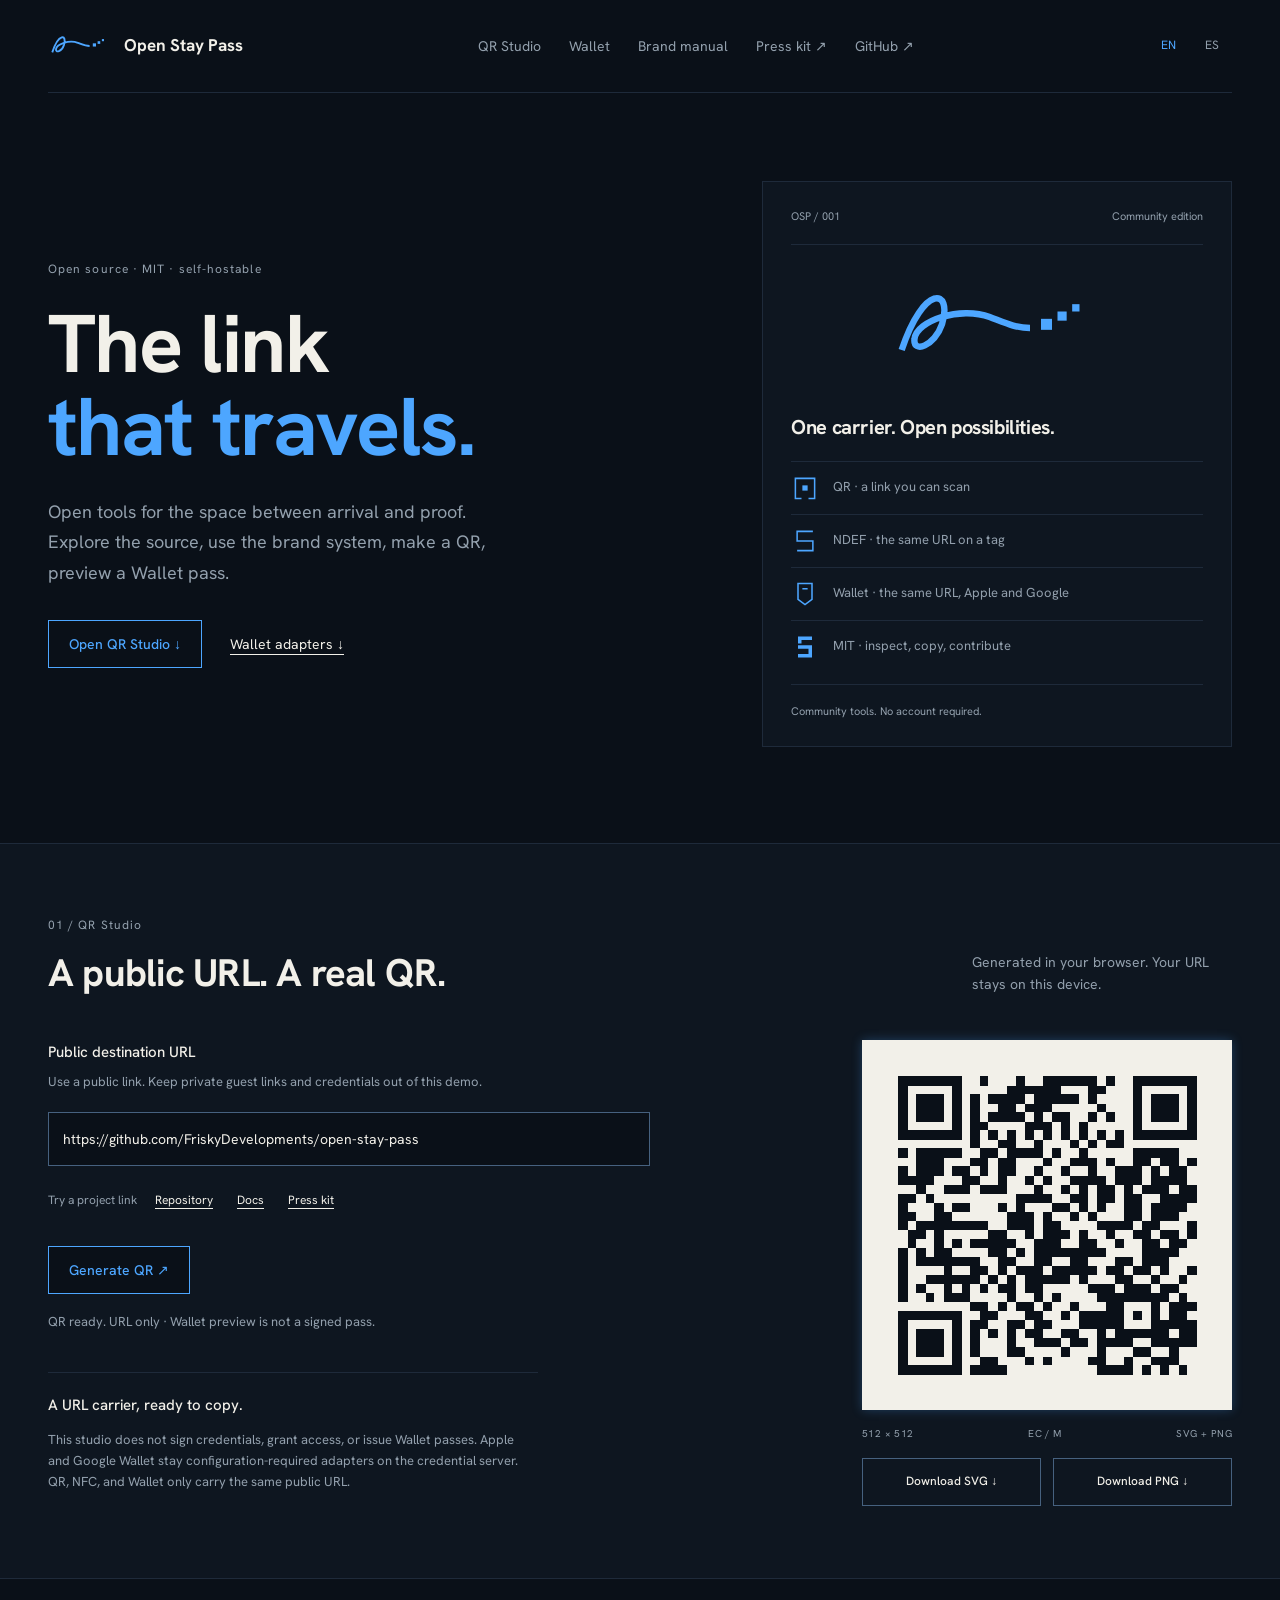
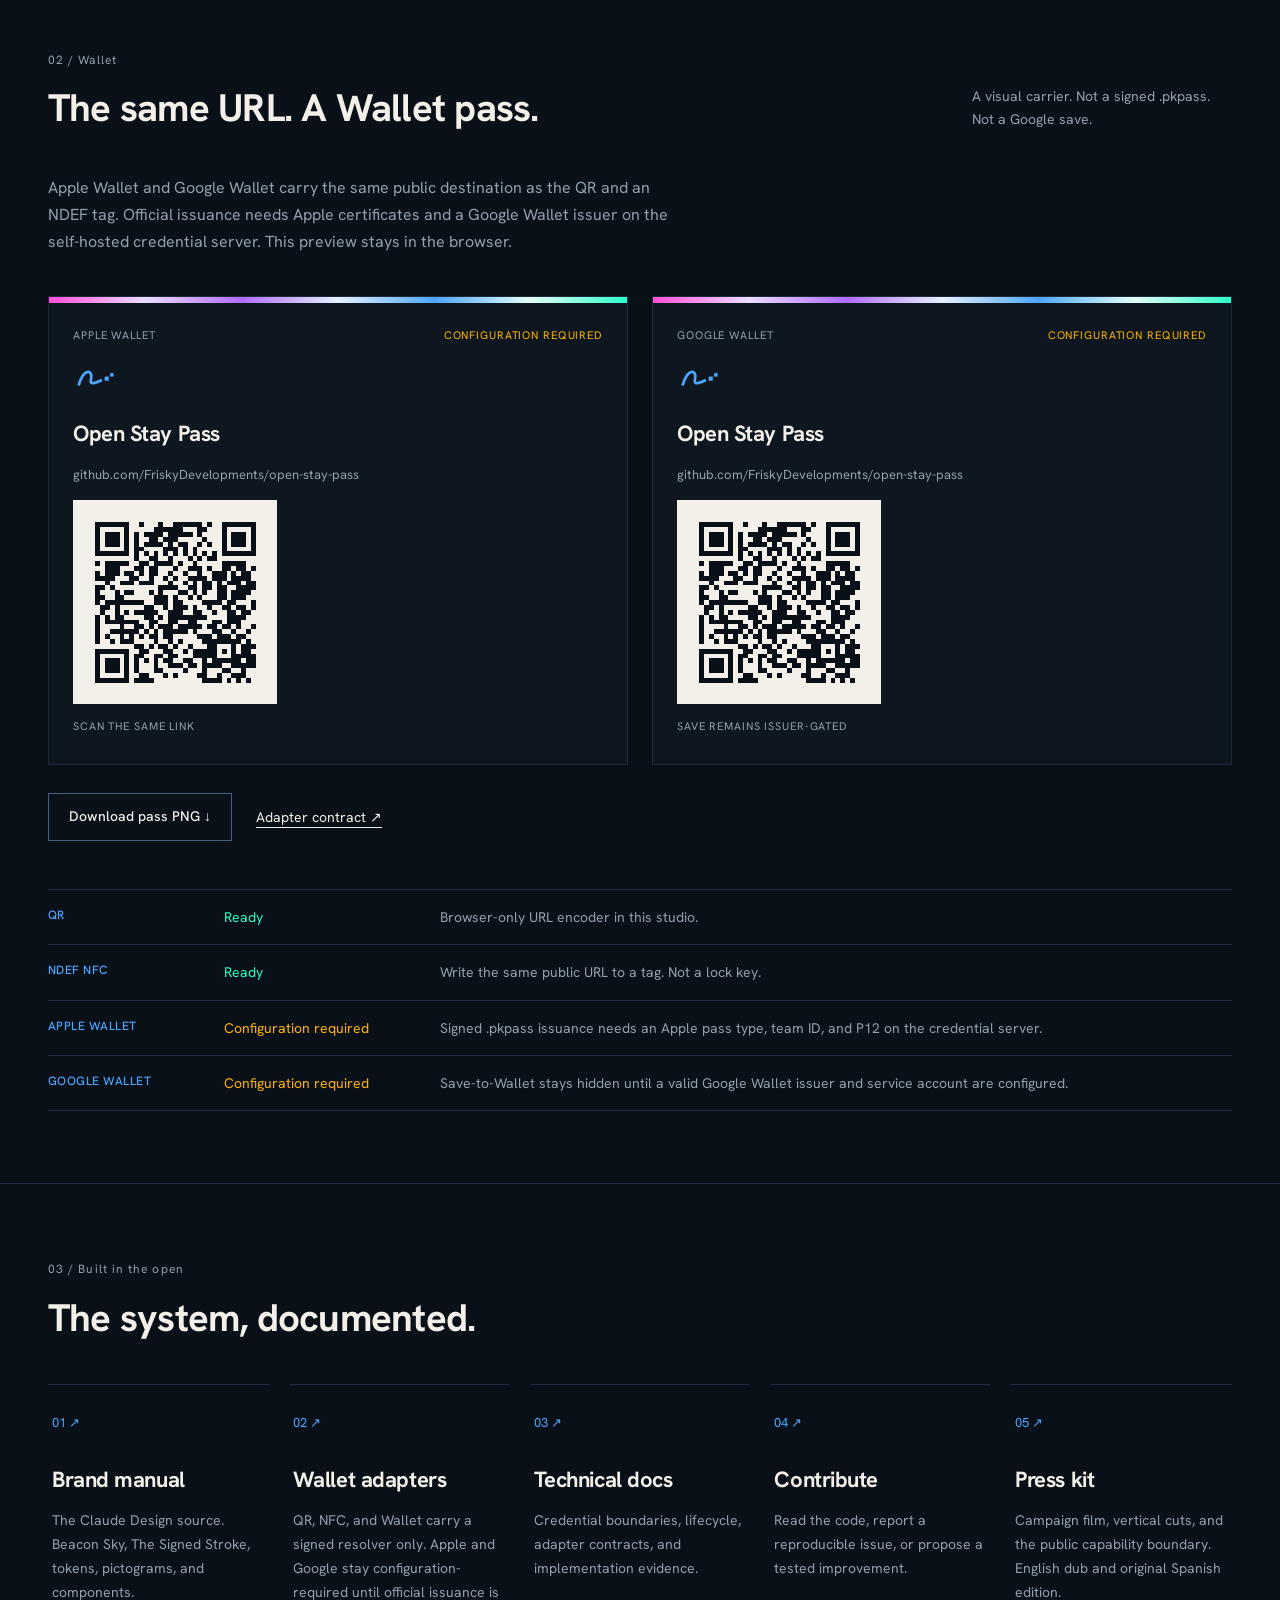
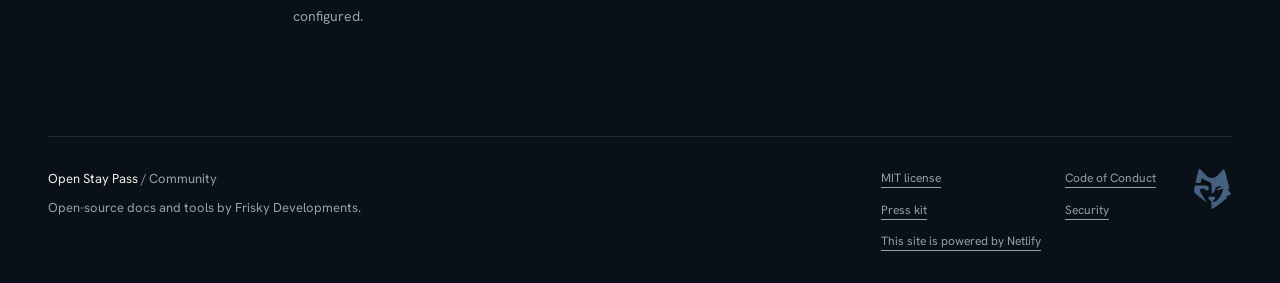
==== commit 56493aad: "Add Wallet pass preview to the community QR Studio. Same public URL on Apple and Google cards. Downl" ====
--- a/index.html
+++ b/index.html
@@ -3,7 +3,7 @@
 <head>
   <meta charset="utf-8">
   <meta name="viewport" content="width=device-width, initial-scale=1">
-  <meta name="description" content="Open Stay Pass community documentation, brand manual, and a free browser-only QR Studio. MIT licensed.">
+  <meta name="description" content="Open Stay Pass community documentation, brand manual, and a free browser-only QR Studio with Wallet pass preview. MIT licensed.">
   <meta name="theme-color" content="#0A1018">
   <title>Open Stay Pass — Community & QR Studio</title>
   <link rel="icon" type="image/svg+xml" href="/assets/mark-signed-stroke-compact.svg">
@@ -17,6 +17,7 @@
     <a class="wordmark" href="/" aria-label="Open Stay Pass home"><img src="/assets/mark-signed-stroke.svg" width="90" height="48" alt=""><span>Open Stay Pass</span></a>
     <nav aria-label="Main navigation">
       <a href="#studio">QR Studio</a>
+      <a href="#wallet" data-en="Wallet" data-es="Wallet">Wallet</a>
       <a href="/design-system/" data-en="Brand manual" data-es="Manual de marca">Brand manual</a>
       <a href="https://staypass-pmz7aqns.manus.space/press-kit" data-en="Press kit" data-es="Kit de prensa">Press kit <span aria-hidden="true">↗</span></a>
       <a href="https://github.com/FriskyDevelopments/open-stay-pass">GitHub <span aria-hidden="true">↗</span></a>
@@ -28,8 +29,8 @@
       <div class="hero-copy">
         <p class="eyebrow" data-en="Open source · MIT · self-hostable" data-es="Código abierto · MIT · autoalojable">Open source · MIT · self-hostable</p>
         <h1><span data-en="The link" data-es="El enlace">The link</span><br><span class="beacon" data-en="that travels." data-es="que viaja.">that travels.</span></h1>
-        <p class="intro" data-en="Open tools for the space between arrival and proof. Explore the source, use the brand system, make a QR." data-es="Herramientas abiertas entre la llegada y la evidencia. Explora el código, usa el sistema de marca, crea un QR.">Open tools for the space between arrival and proof. Explore the source, use the brand system, make a QR.</p>
-        <div class="hero-actions"><a class="button primary" href="#studio" data-en="Open QR Studio ↓" data-es="Abrir QR Studio ↓">Open QR Studio ↓</a><a class="text-link" href="https://github.com/FriskyDevelopments/open-stay-pass" data-en="Explore the source ↗" data-es="Explorar el código ↗">Explore the source ↗</a></div>
+        <p class="intro" data-en="Open tools for the space between arrival and proof. Explore the source, use the brand system, make a QR, preview a Wallet pass." data-es="Herramientas abiertas entre la llegada y la evidencia. Explora el código, usa el sistema de marca, crea un QR, previsualiza un pase de Wallet.">Open tools for the space between arrival and proof. Explore the source, use the brand system, make a QR, preview a Wallet pass.</p>
+        <div class="hero-actions"><a class="button primary" href="#studio" data-en="Open QR Studio ↓" data-es="Abrir QR Studio ↓">Open QR Studio ↓</a><a class="text-link" href="#wallet" data-en="Wallet adapters ↓" data-es="Adaptadores Wallet ↓">Wallet adapters ↓</a></div>
       </div>
       <aside class="hero-record" aria-label="Project principles">
         <div class="record-top"><span>OSP / 001</span><span data-en="Community edition" data-es="Edición comunitaria">Community edition</span></div>
@@ -37,6 +38,7 @@
         <p class="record-title" data-en="One carrier. Open possibilities." data-es="Un soporte. Posibilidades abiertas.">One carrier. Open possibilities.</p>
         <div class="record-row"><img src="/assets/picto-scan.svg" width="28" height="28" alt=""><span data-en="QR · a link you can scan" data-es="QR · un enlace escaneable">QR · a link you can scan</span></div>
         <div class="record-row"><img src="/assets/picto-route.svg" width="28" height="28" alt=""><span data-en="NDEF · the same URL on a tag" data-es="NDEF · la misma URL en una etiqueta">NDEF · the same URL on a tag</span></div>
+        <div class="record-row"><img src="/assets/picto-pass.svg" width="28" height="28" alt=""><span data-en="Wallet · the same URL, Apple and Google" data-es="Wallet · la misma URL, Apple y Google">Wallet · the same URL, Apple and Google</span></div>
         <div class="record-row"><img src="/assets/picto-selfhost.svg" width="28" height="28" alt=""><span data-en="MIT · inspect, copy, contribute" data-es="MIT · revisa, copia, contribuye">MIT · inspect, copy, contribute</span></div>
         <p class="record-foot" data-en="Community tools. No account required." data-es="Herramientas comunitarias. Sin cuenta.">Community tools. No account required.</p>
       </aside>
@@ -52,19 +54,58 @@
             <div class="presets"><span data-en="Try a project link" data-es="Prueba un enlace del proyecto">Try a project link</span><button type="button" data-url="https://github.com/FriskyDevelopments/open-stay-pass" data-en="Repository" data-es="Repositorio">Repository</button><button type="button" data-url="https://github.com/FriskyDevelopments/open-stay-pass/tree/main/docs">Docs</button><button type="button" data-url="https://staypass-pmz7aqns.manus.space/press-kit" data-en="Press kit" data-es="Kit de prensa">Press kit</button></div>
             <button class="button primary" type="submit" data-en="Generate QR ↗" data-es="Generar QR ↗">Generate QR ↗</button>
             <p id="qr-status" role="status" aria-live="polite"></p>
-            <div class="scope-note"><p data-en="A URL carrier, ready to copy." data-es="Un soporte para tu URL, listo para copiar.">A URL carrier, ready to copy.</p><p data-en="This studio does not sign credentials, grant access, or issue Wallet passes. Signed links and revocation require the server-side credential implementation." data-es="Este estudio no firma credenciales, concede acceso ni emite pases de Wallet. Los enlaces firmados y la revocación requieren la implementación del servidor.">This studio does not sign credentials, grant access, or issue Wallet passes. Signed links and revocation require the server-side credential implementation.</p></div>
+            <div class="scope-note"><p data-en="A URL carrier, ready to copy." data-es="Un soporte para tu URL, listo para copiar.">A URL carrier, ready to copy.</p><p data-en="This studio does not sign credentials, grant access, or issue Wallet passes. Apple and Google Wallet stay configuration-required adapters on the credential server. QR, NFC, and Wallet only carry the same public URL." data-es="Este estudio no firma credenciales, concede acceso ni emite pases de Wallet. Apple Wallet y Google Wallet siguen como adaptadores que requieren configuración en el servidor. QR, NFC y Wallet solo llevan la misma URL pública.">This studio does not sign credentials, grant access, or issue Wallet passes. Apple and Google Wallet stay configuration-required adapters on the credential server. QR, NFC, and Wallet only carry the same public URL.</p></div>
           </form>
           <div class="qr-result"><div class="qr-sheet"><canvas id="qr-canvas" width="512" height="512" role="img" aria-label="Generated QR code for the public destination URL" hidden></canvas></div><div class="qr-meta"><span>512 × 512</span><span>EC / M</span><span>SVG + PNG</span></div><div class="downloads"><a class="button" id="download-svg" download="open-stay-pass-qr.svg" aria-disabled="true" tabindex="-1" data-en="Download SVG ↓" data-es="Descargar SVG ↓">Download SVG ↓</a><a class="button" id="download-png" download="open-stay-pass-qr.png" aria-disabled="true" tabindex="-1" data-en="Download PNG ↓" data-es="Descargar PNG ↓">Download PNG ↓</a></div></div>
         </div>
       </div>
     </section>
+    <section class="wallet-section" id="wallet" aria-labelledby="wallet-title">
+      <div class="wrap">
+        <div class="section-heading"><div><p class="eyebrow">02 / Wallet</p><h2 id="wallet-title" data-en="The same URL. A Wallet pass." data-es="La misma URL. Un pase de Wallet.">The same URL. A Wallet pass.</h2></div><p data-en="A visual carrier. Not a signed .pkpass. Not a Google save." data-es="Un soporte visual. No es un .pkpass firmado. No se guarda en Google.">A visual carrier. Not a signed .pkpass. Not a Google save.</p></div>
+        <p class="wallet-lead" data-en="Apple Wallet and Google Wallet carry the same public destination as the QR and an NDEF tag. Official issuance needs Apple certificates and a Google Wallet issuer on the self-hosted credential server. This preview stays in the browser." data-es="Apple Wallet y Google Wallet llevan el mismo destino público que el QR y una etiqueta NDEF. La emisión oficial necesita certificados de Apple y un emisor de Google Wallet en el servidor autoalojado. Esta vista previa permanece en el navegador.">Apple Wallet and Google Wallet carry the same public destination as the QR and an NDEF tag. Official issuance needs Apple certificates and a Google Wallet issuer on the self-hosted credential server. This preview stays in the browser.</p>
+        <div class="wallet-grid">
+          <article class="pass-card" aria-labelledby="apple-pass-title">
+            <div class="pass-holo" aria-hidden="true"></div>
+            <div class="pass-body">
+              <div class="pass-platform"><span>Apple Wallet</span><span class="pass-state" data-en="Configuration required" data-es="Requiere configuración">Configuration required</span></div>
+              <img class="pass-mark" src="/assets/mark-signed-stroke-compact.svg" width="44" height="44" alt="">
+              <h3 id="apple-pass-title">Open Stay Pass</h3>
+              <p class="pass-host" data-pass-host>github.com/FriskyDevelopments/open-stay-pass</p>
+              <div class="pass-qr"><canvas id="apple-pass-qr" width="180" height="180" role="img" aria-label="Apple Wallet preview QR for the same public URL" hidden></canvas></div>
+              <p class="pass-foot" data-en="Scan the same link" data-es="Escanea el mismo enlace">Scan the same link</p>
+            </div>
+          </article>
+          <article class="pass-card" aria-labelledby="google-pass-title">
+            <div class="pass-holo" aria-hidden="true"></div>
+            <div class="pass-body">
+              <div class="pass-platform"><span>Google Wallet</span><span class="pass-state" data-en="Configuration required" data-es="Requiere configuración">Configuration required</span></div>
+              <img class="pass-mark" src="/assets/mark-signed-stroke-compact.svg" width="44" height="44" alt="">
+              <h3 id="google-pass-title">Open Stay Pass</h3>
+              <p class="pass-host" data-pass-host>github.com/FriskyDevelopments/open-stay-pass</p>
+              <div class="pass-qr"><canvas id="google-pass-qr" width="180" height="180" role="img" aria-label="Google Wallet preview QR for the same public URL" hidden></canvas></div>
+              <p class="pass-foot" data-en="Save remains issuer-gated" data-es="Guardar sigue sujeto al emisor">Save remains issuer-gated</p>
+            </div>
+          </article>
+        </div>
+        <div class="wallet-actions"><a class="button" id="download-pass" download="open-stay-pass-wallet.png" aria-disabled="true" tabindex="-1" data-en="Download pass PNG ↓" data-es="Descargar PNG del pase ↓">Download pass PNG ↓</a><a class="text-link" href="https://github.com/FriskyDevelopments/open-stay-pass/blob/main/open-stay-pass/src/wallet.ts" data-en="Adapter contract ↗" data-es="Contrato del adaptador ↗">Adapter contract ↗</a></div>
+        <div class="capability" aria-label="Adapter capability">
+          <div class="capability-row"><b data-en="QR" data-es="QR">QR</b><span class="capability-ready" data-en="Ready" data-es="Listo">Ready</span><span data-en="Browser-only URL encoder in this studio." data-es="Codificador de URL solo en el navegador, en este estudio.">Browser-only URL encoder in this studio.</span></div>
+          <div class="capability-row"><b data-en="NDEF NFC" data-es="NDEF NFC">NDEF NFC</b><span class="capability-ready" data-en="Ready" data-es="Listo">Ready</span><span data-en="Write the same public URL to a tag. Not a lock key." data-es="Escribe la misma URL pública en una etiqueta. No es una llave.">Write the same public URL to a tag. Not a lock key.</span></div>
+          <div class="capability-row"><b data-en="Apple Wallet" data-es="Apple Wallet">Apple Wallet</b><span class="capability-gated" data-en="Configuration required" data-es="Requiere configuración">Configuration required</span><span data-en="Signed .pkpass issuance needs an Apple pass type, team ID, and P12 on the credential server." data-es="La emisión de .pkpass firmado necesita un tipo de pase Apple, team ID y P12 en el servidor de credenciales.">Signed .pkpass issuance needs an Apple pass type, team ID, and P12 on the credential server.</span></div>
+          <div class="capability-row"><b data-en="Google Wallet" data-es="Google Wallet">Google Wallet</b><span class="capability-gated" data-en="Configuration required" data-es="Requiere configuración">Configuration required</span><span data-en="Save-to-Wallet stays hidden until a valid Google Wallet issuer and service account are configured." data-es="Guardar en Wallet permanece oculto hasta configurar un emisor y una cuenta de servicio válidos de Google Wallet.">Save-to-Wallet stays hidden until a valid Google Wallet issuer and service account are configured.</span></div>
+        </div>
+        <canvas id="pass-sheet" width="720" height="1120" hidden></canvas>
+      </div>
+    </section>
     <section class="resources wrap" id="docs" aria-labelledby="resources-title">
-      <div class="section-heading"><div><p class="eyebrow" data-en="02 / Built in the open" data-es="02 / Construido en abierto">02 / Built in the open</p><h2 id="resources-title" data-en="The system, documented." data-es="El sistema, documentado.">The system, documented.</h2></div></div>
+      <div class="section-heading"><div><p class="eyebrow" data-en="03 / Built in the open" data-es="03 / Construido en abierto">03 / Built in the open</p><h2 id="resources-title" data-en="The system, documented." data-es="El sistema, documentado.">The system, documented.</h2></div></div>
       <div class="resource-grid">
         <a class="resource" href="/design-system/"><span class="resource-number">01 ↗</span><h3 data-en="Brand manual" data-es="Manual de marca">Brand manual</h3><p data-en="The Claude Design source. Beacon Sky, The Signed Stroke, tokens, pictograms, and components." data-es="La fuente de Claude Design. Beacon Sky, The Signed Stroke, tokens, pictogramas y componentes.">The Claude Design source. Beacon Sky, The Signed Stroke, tokens, pictograms, and components.</p></a>
-        <a class="resource" href="https://github.com/FriskyDevelopments/open-stay-pass/tree/main/docs"><span class="resource-number">02 ↗</span><h3 data-en="Technical docs" data-es="Documentación técnica">Technical docs</h3><p data-en="Credential boundaries, lifecycle, adapter contracts, and implementation evidence." data-es="Límites de credenciales, ciclo de vida, contratos de adaptadores y evidencia de implementación.">Credential boundaries, lifecycle, adapter contracts, and implementation evidence.</p></a>
-        <a class="resource" href="https://github.com/FriskyDevelopments/open-stay-pass/blob/main/CONTRIBUTING.md"><span class="resource-number">03 ↗</span><h3 data-en="Contribute" data-es="Contribuir">Contribute</h3><p data-en="Read the code, report a reproducible issue, or propose a tested improvement." data-es="Lee el código, reporta un problema reproducible o propone una mejora probada.">Read the code, report a reproducible issue, or propose a tested improvement.</p></a>
-        <a class="resource" href="https://staypass-pmz7aqns.manus.space/press-kit"><span class="resource-number">04 ↗</span><h3 data-en="Press kit" data-es="Kit de prensa">Press kit</h3><p data-en="Campaign film, vertical cuts, and the public capability boundary. English dub and original Spanish edition." data-es="Película de campaña, cortes verticales y el límite público de capacidad. Doblaje en inglés y versión original en español.">Campaign film, vertical cuts, and the public capability boundary. English dub and original Spanish edition.</p></a>
+        <a class="resource" href="https://github.com/FriskyDevelopments/open-stay-pass/blob/main/open-stay-pass/src/wallet.ts"><span class="resource-number">02 ↗</span><h3 data-en="Wallet adapters" data-es="Adaptadores Wallet">Wallet adapters</h3><p data-en="QR, NFC, and Wallet carry a signed resolver only. Apple and Google stay configuration-required until official issuance is configured." data-es="QR, NFC y Wallet solo llevan un resolver firmado. Apple y Google siguen requiriendo configuración hasta la emisión oficial.">QR, NFC, and Wallet carry a signed resolver only. Apple and Google stay configuration-required until official issuance is configured.</p></a>
+        <a class="resource" href="https://github.com/FriskyDevelopments/open-stay-pass/tree/main/docs"><span class="resource-number">03 ↗</span><h3 data-en="Technical docs" data-es="Documentación técnica">Technical docs</h3><p data-en="Credential boundaries, lifecycle, adapter contracts, and implementation evidence." data-es="Límites de credenciales, ciclo de vida, contratos de adaptadores y evidencia de implementación.">Credential boundaries, lifecycle, adapter contracts, and implementation evidence.</p></a>
+        <a class="resource" href="https://github.com/FriskyDevelopments/open-stay-pass/blob/main/CONTRIBUTING.md"><span class="resource-number">04 ↗</span><h3 data-en="Contribute" data-es="Contribuir">Contribute</h3><p data-en="Read the code, report a reproducible issue, or propose a tested improvement." data-es="Lee el código, reporta un problema reproducible o propone una mejora probada.">Read the code, report a reproducible issue, or propose a tested improvement.</p></a>
+        <a class="resource" href="https://staypass-pmz7aqns.manus.space/press-kit"><span class="resource-number">05 ↗</span><h3 data-en="Press kit" data-es="Kit de prensa">Press kit</h3><p data-en="Campaign film, vertical cuts, and the public capability boundary. English dub and original Spanish edition." data-es="Película de campaña, cortes verticales y el límite público de capacidad. Doblaje en inglés y versión original en español.">Campaign film, vertical cuts, and the public capability boundary. English dub and original Spanish edition.</p></a>
       </div>
     </section>
   </main>
--- a/styles.css
+++ b/styles.css
@@ -1,4 +1,4 @@
-*{box-sizing:border-box}html{scroll-behavior:smooth;scroll-padding-top:24px}body{margin:0;background:var(--osp-ink);color:var(--osp-paper);font:var(--osp-text-body);-webkit-font-smoothing:antialiased}a{color:inherit;text-underline-offset:5px}button,input{font:inherit}button,a,input{-webkit-tap-highlight-color:transparent}button{cursor:pointer}button,a{touch-action:manipulation}img{max-width:100%}button:focus-visible,a:focus-visible,input:focus-visible{outline:2px solid var(--osp-beacon);outline-offset:5px}.wrap{width:min(1200px,calc(100% - 96px));margin-inline:auto}.skip{position:absolute;top:-100px;left:20px;padding:12px;background:var(--osp-ink);z-index:10}.skip:focus{top:12px}.site-header{display:flex;align-items:center;justify-content:space-between;gap:28px;padding-block:24px;border-bottom:1px solid var(--osp-hairline)}.wordmark{display:flex;align-items:center;gap:12px;text-decoration:none;font-weight:700;font-size:17px;white-space:nowrap}.wordmark img{width:64px;height:38px}.site-header nav{display:flex;gap:28px;font-size:14px;color:var(--osp-trace)}.site-header nav a{text-decoration:none}.site-header nav a:hover,.text-link:hover{color:var(--osp-beacon)}.languages{display:flex;gap:4px}.languages button{border:0;background:none;color:var(--osp-trace);font-size:12px;min-width:40px;min-height:44px}.languages button[aria-pressed=true]{color:var(--osp-beacon)}.hero{display:grid;grid-template-columns:1.35fr 1fr;gap:80px;padding-block:88px 96px;align-items:center}.eyebrow{color:var(--osp-trace);font-size:12px;letter-spacing:.09em;margin:0 0 24px}.hero h1{font-size:clamp(56px,6.4vw,90px);line-height:1.01;font-weight:700;letter-spacing:var(--osp-tracking-headline);margin:0 0 28px}.beacon{color:var(--osp-beacon)}.intro{color:var(--osp-trace);max-width:470px;font-size:18px;line-height:1.7;margin:0 0 32px}.hero-actions{display:flex;flex-wrap:wrap;align-items:center;gap:28px}.button{display:inline-flex;align-items:center;justify-content:center;min-height:48px;padding:12px 20px;border:1px solid var(--osp-mark-dim);border-radius:0;background:transparent;color:var(--osp-paper);text-decoration:none;font-size:14px;font-weight:500;line-height:1.4}.button.primary{border-color:var(--osp-beacon);color:var(--osp-beacon);background:var(--osp-ink)}.button:hover{border-color:var(--osp-beacon);color:var(--osp-beacon)}.text-link{font-size:14px}.hero-record{border:1px solid var(--osp-hairline);background:var(--osp-surface-raised);padding:26px 28px}.record-top,.record-foot{font-size:11px;color:var(--osp-trace)}.record-top{display:flex;justify-content:space-between;padding-bottom:18px;border-bottom:1px solid var(--osp-hairline)}.signature{display:block;width:220px;height:118px;margin:24px auto}.record-title{font-size:20px;font-weight:700;letter-spacing:-.02em;margin:0 0 18px}.record-row{display:flex;align-items:center;gap:14px;padding:12px 0;border-top:1px solid var(--osp-hairline);font-size:13px;color:var(--osp-trace)}.record-foot{border-top:1px solid var(--osp-hairline);padding-top:18px;margin-bottom:0}.studio-section{border-block:1px solid var(--osp-hairline);padding-block:72px;background:var(--osp-surface-raised)}.section-heading{display:flex;justify-content:space-between;align-items:end;gap:40px;margin-bottom:44px}.section-heading h2{font-size:clamp(32px,3vw,42px);line-height:1.15;letter-spacing:var(--osp-tracking-headline);margin:0}.section-heading .eyebrow{margin-bottom:16px}.section-heading>p{max-width:260px;font-size:14px;color:var(--osp-trace);margin:0}.studio-grid{display:grid;grid-template-columns:1.2fr 1fr;gap:80px;align-items:start}label{display:block;font-weight:500;font-size:15px}.field-help{color:var(--osp-trace);font-size:13px;margin:8px 0 20px;max-width:460px}input{width:100%;min-height:54px;border:1px solid var(--osp-mark-dim);background:var(--osp-ink);color:var(--osp-paper);padding:14px;border-radius:0;font-size:14px}input[aria-invalid=true]{border-style:dashed}.presets{display:flex;align-items:center;gap:12px;margin:12px 0 24px;flex-wrap:wrap;font-size:12px;color:var(--osp-trace)}.presets button{min-height:44px;color:var(--osp-paper);background:transparent;border:0;text-decoration:underline;text-underline-offset:4px;font-size:12px}#qr-status{color:var(--osp-trace);font-size:13px;min-height:42px;margin:18px 0}.scope-note{border-top:1px solid var(--osp-hairline);padding-top:20px;font-size:13px;color:var(--osp-trace);max-width:490px}.scope-note p:first-child{color:var(--osp-paper);font-size:15px;font-weight:500;margin:0 0 8px}.qr-result{max-width:370px;width:100%;justify-self:end}.qr-sheet{background:var(--osp-paper);aspect-ratio:1;display:grid;place-items:center;box-shadow:var(--osp-glow-qr)}#qr-canvas{width:100%;height:auto;max-width:100%;image-rendering:pixelated}.qr-meta{display:flex;justify-content:space-between;color:var(--osp-trace);font-size:10px;letter-spacing:.04em;padding:16px 0}.downloads{display:grid;grid-template-columns:1fr 1fr;gap:12px}.downloads .button{font-size:12px;padding-inline:8px}[aria-disabled=true]{opacity:.4;pointer-events:none}.resources{padding-block:76px 84px}.resource-grid{display:grid;grid-template-columns:repeat(4,1fr);gap:20px}.resource{text-decoration:none;border-top:1px solid var(--osp-hairline);padding:24px 4px}.resource:hover{border-color:var(--osp-beacon)}.resource-number{color:var(--osp-beacon);font-size:13px}.resource h3{font-size:22px;letter-spacing:-.02em;margin:28px 0 12px}.resource p{font-size:14px;line-height:1.7;color:var(--osp-trace);margin:0}.site-footer{border-top:1px solid var(--osp-hairline);padding-block:32px;display:grid;grid-template-columns:1fr auto 40px;gap:36px;align-items:start;font-size:13px}.site-footer p{margin:0 0 8px}.muted{color:var(--osp-trace)}.footer-links{display:grid;grid-template-columns:repeat(2,auto);gap:12px 24px;font-size:12px;color:var(--osp-trace)}.studio-signature{display:block;width:40px;height:40px;background:var(--osp-mark-dim);mask:url("/assets/wolf-mark.svg") center/contain no-repeat}.document{max-width:850px;padding-block:64px}.document h1{font-size:48px;letter-spacing:-.02em}.document pre{white-space:pre-wrap;overflow-wrap:anywhere;font:var(--osp-text-body);color:var(--osp-trace)}
-@media(max-width:900px){.wrap{width:calc(100% - 48px)}.site-header{gap:16px}.site-header nav{gap:16px}.hero{gap:36px;padding-block:60px}.hero h1{font-size:64px}.hero-record{padding:22px}.studio-grid{gap:40px}.resource-grid{grid-template-columns:repeat(2,1fr)}.site-footer{grid-template-columns:1fr 1fr}.studio-signature{display:none}}
-@media(max-width:640px){.wrap{width:calc(100% - 36px)}.site-header{flex-wrap:wrap;padding-block:16px;gap:10px}.wordmark{font-size:16px}.site-header nav{order:3;flex-basis:100%;justify-content:space-between;font-size:12px;padding-top:10px}.languages{margin-left:auto}.hero{grid-template-columns:1fr;gap:40px;padding-block:48px}.hero h1{font-size:clamp(52px,13vw,76px)}.intro{font-size:16px}.hero-actions{gap:20px}.hero-record{max-width:100%}.section-heading{display:block;margin-bottom:32px}.section-heading>p{margin-top:18px;max-width:100%}.studio-section{padding-block:48px}.studio-grid{grid-template-columns:1fr;gap:28px}.qr-result{justify-self:center;max-width:370px}.resources{padding-block:48px}.resource-grid{grid-template-columns:1fr;gap:8px}.resource h3{margin-top:18px}.site-footer{grid-template-columns:1fr;gap:24px}.footer-links{justify-content:start}.document h1{font-size:36px}}
+*{box-sizing:border-box}html{scroll-behavior:smooth;scroll-padding-top:24px}body{margin:0;background:var(--osp-ink);color:var(--osp-paper);font:var(--osp-text-body);-webkit-font-smoothing:antialiased}a{color:inherit;text-underline-offset:5px}button,input{font:inherit}button,a,input{-webkit-tap-highlight-color:transparent}button{cursor:pointer}button,a{touch-action:manipulation}img{max-width:100%}button:focus-visible,a:focus-visible,input:focus-visible{outline:2px solid var(--osp-beacon);outline-offset:5px}.wrap{width:min(1200px,calc(100% - 96px));margin-inline:auto}.skip{position:absolute;top:-100px;left:20px;padding:12px;background:var(--osp-ink);z-index:10}.skip:focus{top:12px}.site-header{display:flex;align-items:center;justify-content:space-between;gap:28px;padding-block:24px;border-bottom:1px solid var(--osp-hairline)}.wordmark{display:flex;align-items:center;gap:12px;text-decoration:none;font-weight:700;font-size:17px;white-space:nowrap}.wordmark img{width:64px;height:38px}.site-header nav{display:flex;gap:28px;font-size:14px;color:var(--osp-trace);flex-wrap:wrap}.site-header nav a{text-decoration:none}.site-header nav a:hover,.text-link:hover{color:var(--osp-beacon)}.languages{display:flex;gap:4px}.languages button{border:0;background:none;color:var(--osp-trace);font-size:12px;min-width:40px;min-height:44px}.languages button[aria-pressed=true]{color:var(--osp-beacon)}.hero{display:grid;grid-template-columns:1.35fr 1fr;gap:80px;padding-block:88px 96px;align-items:center}.eyebrow{color:var(--osp-trace);font-size:12px;letter-spacing:.09em;margin:0 0 24px}.hero h1{font-size:clamp(56px,6.4vw,90px);line-height:1.01;font-weight:700;letter-spacing:var(--osp-tracking-headline);margin:0 0 28px}.beacon{color:var(--osp-beacon)}.intro{color:var(--osp-trace);max-width:470px;font-size:18px;line-height:1.7;margin:0 0 32px}.hero-actions{display:flex;flex-wrap:wrap;align-items:center;gap:28px}.button{display:inline-flex;align-items:center;justify-content:center;min-height:48px;padding:12px 20px;border:1px solid var(--osp-mark-dim);border-radius:0;background:transparent;color:var(--osp-paper);text-decoration:none;font-size:14px;font-weight:500;line-height:1.4}.button.primary{border-color:var(--osp-beacon);color:var(--osp-beacon);background:var(--osp-ink)}.button:hover{border-color:var(--osp-beacon);color:var(--osp-beacon)}.text-link{font-size:14px}.hero-record{border:1px solid var(--osp-hairline);background:var(--osp-surface-raised);padding:26px 28px}.record-top,.record-foot{font-size:11px;color:var(--osp-trace)}.record-top{display:flex;justify-content:space-between;padding-bottom:18px;border-bottom:1px solid var(--osp-hairline)}.signature{display:block;width:220px;height:118px;margin:24px auto}.record-title{font-size:20px;font-weight:700;letter-spacing:-.02em;margin:0 0 18px}.record-row{display:flex;align-items:center;gap:14px;padding:12px 0;border-top:1px solid var(--osp-hairline);font-size:13px;color:var(--osp-trace)}.record-foot{border-top:1px solid var(--osp-hairline);padding-top:18px;margin-bottom:0}.studio-section{border-block:1px solid var(--osp-hairline);padding-block:72px;background:var(--osp-surface-raised)}.section-heading{display:flex;justify-content:space-between;align-items:end;gap:40px;margin-bottom:44px}.section-heading h2{font-size:clamp(32px,3vw,42px);line-height:1.15;letter-spacing:var(--osp-tracking-headline);margin:0}.section-heading .eyebrow{margin-bottom:16px}.section-heading>p{max-width:260px;font-size:14px;color:var(--osp-trace);margin:0}.studio-grid{display:grid;grid-template-columns:1.2fr 1fr;gap:80px;align-items:start}label{display:block;font-weight:500;font-size:15px}.field-help{color:var(--osp-trace);font-size:13px;margin:8px 0 20px;max-width:460px}input{width:100%;min-height:54px;border:1px solid var(--osp-mark-dim);background:var(--osp-ink);color:var(--osp-paper);padding:14px;border-radius:0;font-size:14px}input[aria-invalid=true]{border-style:dashed}.presets{display:flex;align-items:center;gap:12px;margin:12px 0 24px;flex-wrap:wrap;font-size:12px;color:var(--osp-trace)}.presets button{min-height:44px;color:var(--osp-paper);background:transparent;border:0;text-decoration:underline;text-underline-offset:4px;font-size:12px}#qr-status{color:var(--osp-trace);font-size:13px;min-height:42px;margin:18px 0}.scope-note{border-top:1px solid var(--osp-hairline);padding-top:20px;font-size:13px;color:var(--osp-trace);max-width:490px}.scope-note p:first-child{color:var(--osp-paper);font-size:15px;font-weight:500;margin:0 0 8px}.qr-result{max-width:370px;width:100%;justify-self:end}.qr-sheet{background:var(--osp-paper);aspect-ratio:1;display:grid;place-items:center;box-shadow:var(--osp-glow-qr)}#qr-canvas{width:100%;height:auto;max-width:100%;image-rendering:pixelated}.qr-meta{display:flex;justify-content:space-between;color:var(--osp-trace);font-size:10px;letter-spacing:.04em;padding:16px 0}.downloads{display:grid;grid-template-columns:1fr 1fr;gap:12px}.downloads .button{font-size:12px;padding-inline:8px}[aria-disabled=true]{opacity:.4;pointer-events:none}.resources{padding-block:76px 84px}.resource-grid{display:grid;grid-template-columns:repeat(auto-fill,minmax(200px,1fr));gap:20px}.resource{text-decoration:none;border-top:1px solid var(--osp-hairline);padding:24px 4px}.resource:hover{border-color:var(--osp-beacon)}.resource-number{color:var(--osp-beacon);font-size:13px}.resource h3{font-size:22px;letter-spacing:-.02em;margin:28px 0 12px}.resource p{font-size:14px;line-height:1.7;color:var(--osp-trace);margin:0}.wallet-section{padding-block:72px;border-bottom:1px solid var(--osp-hairline)}.wallet-lead{max-width:640px;color:var(--osp-trace);font-size:16px;line-height:1.7;margin:0 0 40px}.wallet-grid{display:grid;grid-template-columns:1fr 1fr;gap:24px}.pass-card{border:1px solid var(--osp-hairline);background:var(--osp-surface-raised);display:flex;flex-direction:column}.pass-holo{height:6px;background:var(--osp-tornasol)}.pass-body{padding:24px 24px 28px;display:flex;flex-direction:column;gap:14px;flex:1}.pass-platform{display:flex;justify-content:space-between;align-items:center;gap:12px;font-size:11px;letter-spacing:.08em;color:var(--osp-trace);text-transform:uppercase}.pass-state{color:var(--osp-beacon-amber)}.pass-mark{width:44px;height:44px}.pass-card h3{margin:0;font-size:22px;letter-spacing:-.02em}.pass-host{margin:0;font-size:13px;color:var(--osp-trace);word-break:break-all}.pass-qr{background:var(--osp-paper);padding:12px;align-self:flex-start;min-width:204px;min-height:204px}.pass-qr canvas{display:block;width:180px;height:180px;image-rendering:pixelated}.pass-qr canvas[hidden]{display:none}.pass-foot{margin:0;font-size:11px;letter-spacing:.08em;color:var(--osp-trace);text-transform:uppercase}.wallet-actions{display:flex;flex-wrap:wrap;align-items:center;gap:24px;margin-top:28px}.capability{margin-top:48px;border-top:1px solid var(--osp-hairline)}.capability-row{display:grid;grid-template-columns:160px 200px 1fr;gap:16px;padding:16px 0;border-bottom:1px solid var(--osp-hairline);font-size:14px;align-items:start}.capability-row b{color:var(--osp-beacon);font-weight:500;letter-spacing:.04em;font-size:12px;text-transform:uppercase}.capability-row span{color:var(--osp-trace)}.capability-ready{color:var(--osp-beacon-mint)!important}.capability-gated{color:var(--osp-beacon-amber)!important}.site-footer{border-top:1px solid var(--osp-hairline);padding-block:32px;display:grid;grid-template-columns:1fr auto 40px;gap:36px;align-items:start;font-size:13px}.site-footer p{margin:0 0 8px}.muted{color:var(--osp-trace)}.footer-links{display:grid;grid-template-columns:repeat(2,auto);gap:12px 24px;font-size:12px;color:var(--osp-trace)}.studio-signature{display:block;width:40px;height:40px;background:var(--osp-mark-dim);mask:url("/assets/wolf-mark.svg") center/contain no-repeat}.document{max-width:850px;padding-block:64px}.document h1{font-size:48px;letter-spacing:-.02em}.document pre{white-space:pre-wrap;overflow-wrap:anywhere;font:var(--osp-text-body);color:var(--osp-trace)}
+@media(max-width:900px){.wrap{width:calc(100% - 48px)}.site-header{gap:16px}.site-header nav{gap:16px}.hero{gap:36px;padding-block:60px}.hero h1{font-size:64px}.hero-record{padding:22px}.studio-grid{gap:40px}.resource-grid{grid-template-columns:repeat(2,1fr)}.site-footer{grid-template-columns:1fr 1fr}.studio-signature{display:none}.wallet-grid{grid-template-columns:1fr}.capability-row{grid-template-columns:1fr;gap:6px}}
+@media(max-width:640px){.wrap{width:calc(100% - 36px)}.site-header{flex-wrap:wrap;padding-block:16px;gap:10px}.wordmark{font-size:16px}.site-header nav{order:3;flex-basis:100%;justify-content:space-between;font-size:12px;padding-top:10px;flex-wrap:wrap;gap:8px 12px}.languages{margin-left:auto}.hero{grid-template-columns:1fr;gap:40px;padding-block:48px}.hero h1{font-size:clamp(52px,13vw,76px)}.intro{font-size:16px}.hero-actions{gap:20px}.hero-record{max-width:100%}.section-heading{display:block;margin-bottom:32px}.section-heading>p{margin-top:18px;max-width:100%}.studio-section{padding-block:48px}.studio-grid{grid-template-columns:1fr;gap:28px}.qr-result{justify-self:center;max-width:370px}.wallet-section{padding-block:48px}.pass-qr{align-self:center}.resources{padding-block:48px}.resource-grid{grid-template-columns:1fr;gap:8px}.resource h3{margin-top:18px}.site-footer{grid-template-columns:1fr;gap:24px}.footer-links{justify-content:start}.document h1{font-size:36px}}
 @media(prefers-reduced-motion:reduce){html{scroll-behavior:auto}*,*::before,*::after{animation:none!important;transition:none!important}}
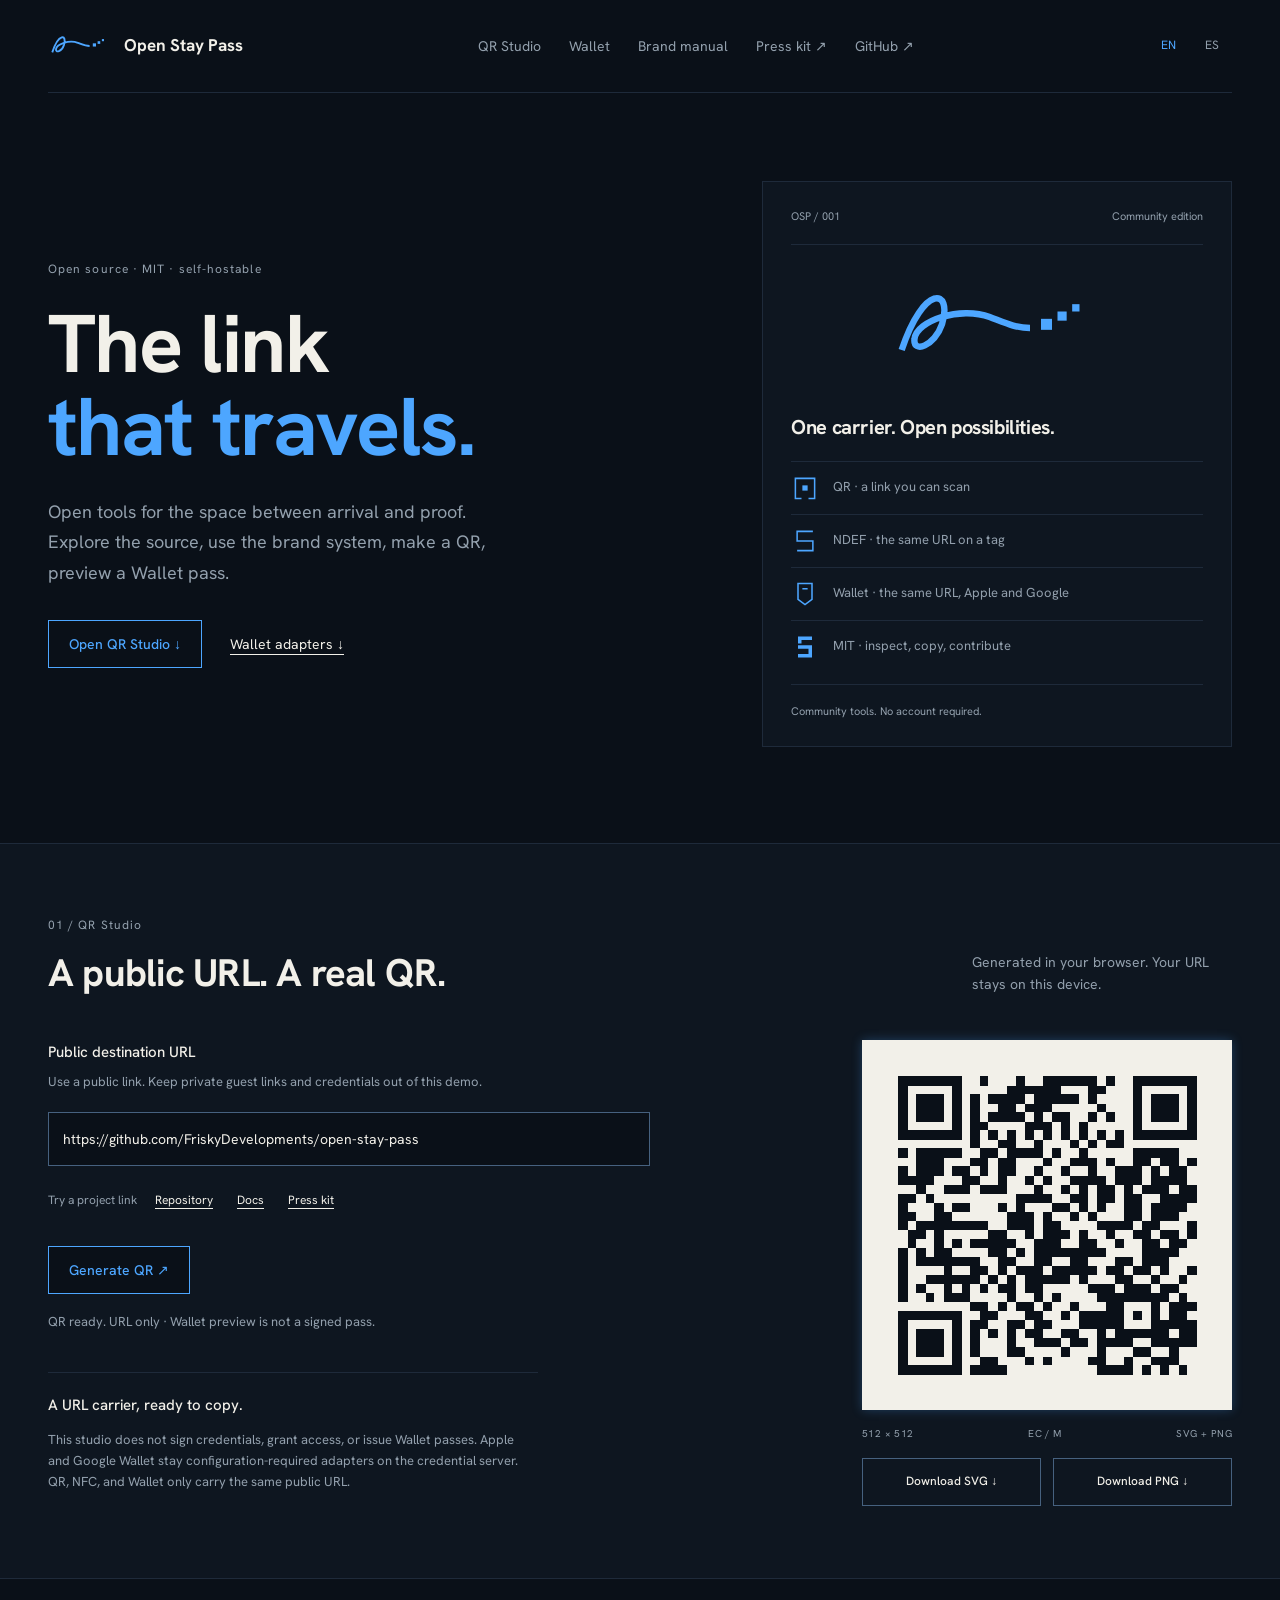
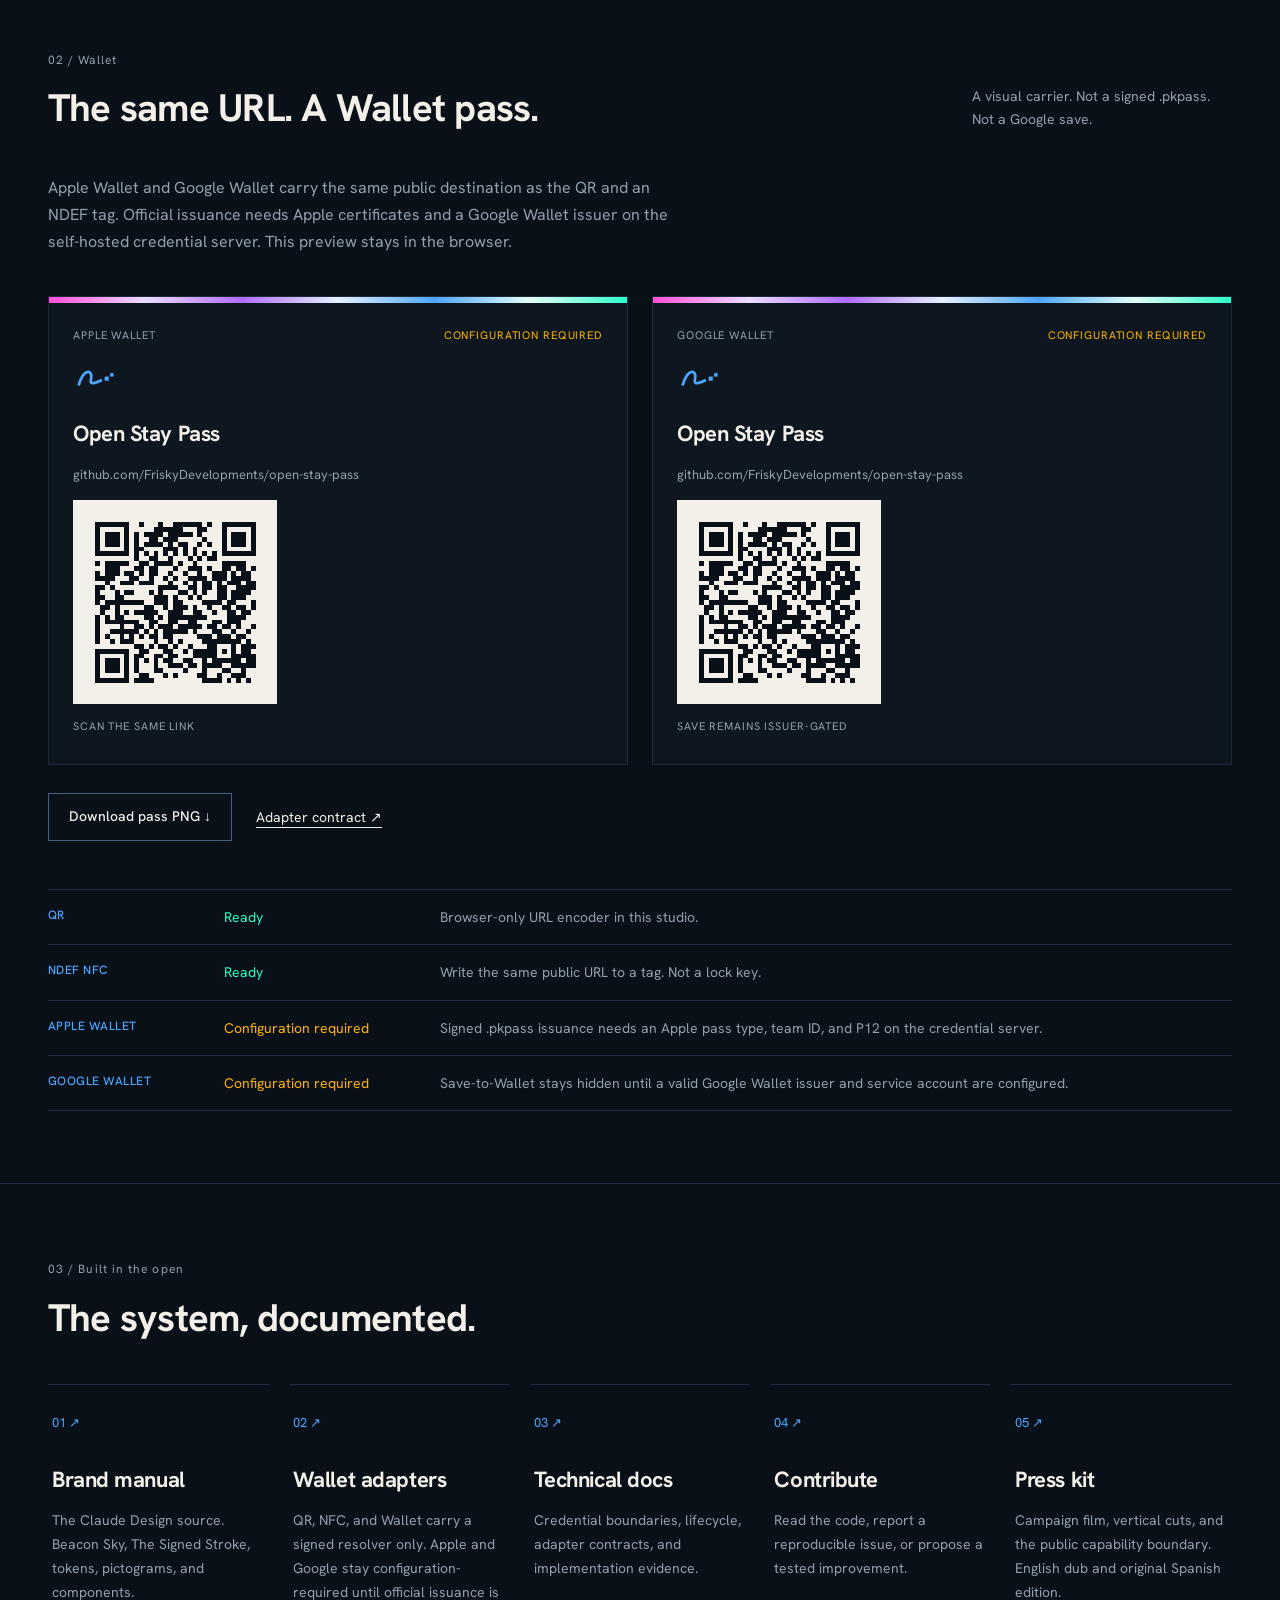
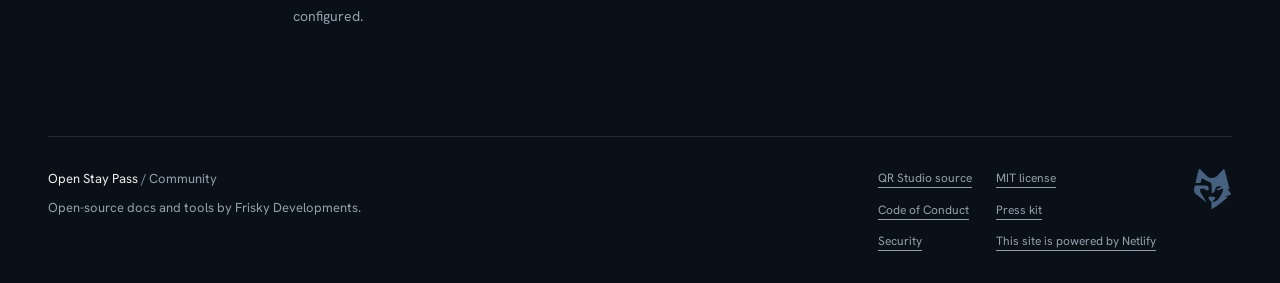
==== commit 33e1fffd: "docs: expose QR Studio source and non-commercial scope" ====
--- a/index.html
+++ b/index.html
@@ -111,7 +111,7 @@
   </main>
   <footer class="site-footer wrap">
     <div><p>Open Stay Pass <span class="muted">/ Community</span></p><p class="muted" data-en="Open-source docs and tools by Frisky Developments." data-es="Documentación y herramientas abiertas de Frisky Developments.">Open-source docs and tools by Frisky Developments.</p></div>
-    <div class="footer-links"><a href="/license.html" data-en="MIT license" data-es="Licencia MIT">MIT license</a><a href="/conduct.html" data-en="Code of Conduct" data-es="Código de conducta">Code of Conduct</a><a href="https://staypass-pmz7aqns.manus.space/press-kit" data-en="Press kit" data-es="Kit de prensa">Press kit</a><a href="https://github.com/FriskyDevelopments/open-stay-pass/security/policy" data-en="Security" data-es="Seguridad">Security</a><a href="https://www.netlify.com/">This site is powered by Netlify</a></div>
+    <div class="footer-links"><a href="https://github.com/FriskyDevelopments/stay-pass-qr-studio" data-en="QR Studio source" data-es="Código de QR Studio">QR Studio source</a><a href="/license.html" data-en="MIT license" data-es="Licencia MIT">MIT license</a><a href="/conduct.html" data-en="Code of Conduct" data-es="Código de conducta">Code of Conduct</a><a href="https://staypass-pmz7aqns.manus.space/press-kit" data-en="Press kit" data-es="Kit de prensa">Press kit</a><a href="https://github.com/FriskyDevelopments/open-stay-pass/security/policy" data-en="Security" data-es="Seguridad">Security</a><a href="https://www.netlify.com/">This site is powered by Netlify</a></div>
     <span class="studio-signature" role="img" aria-label="FriskyDev studio signature"></span>
   </footer>
   <noscript><p class="wrap">QR Studio requires JavaScript. The brand manual, documentation, license, and Code of Conduct remain available through their links.</p></noscript>
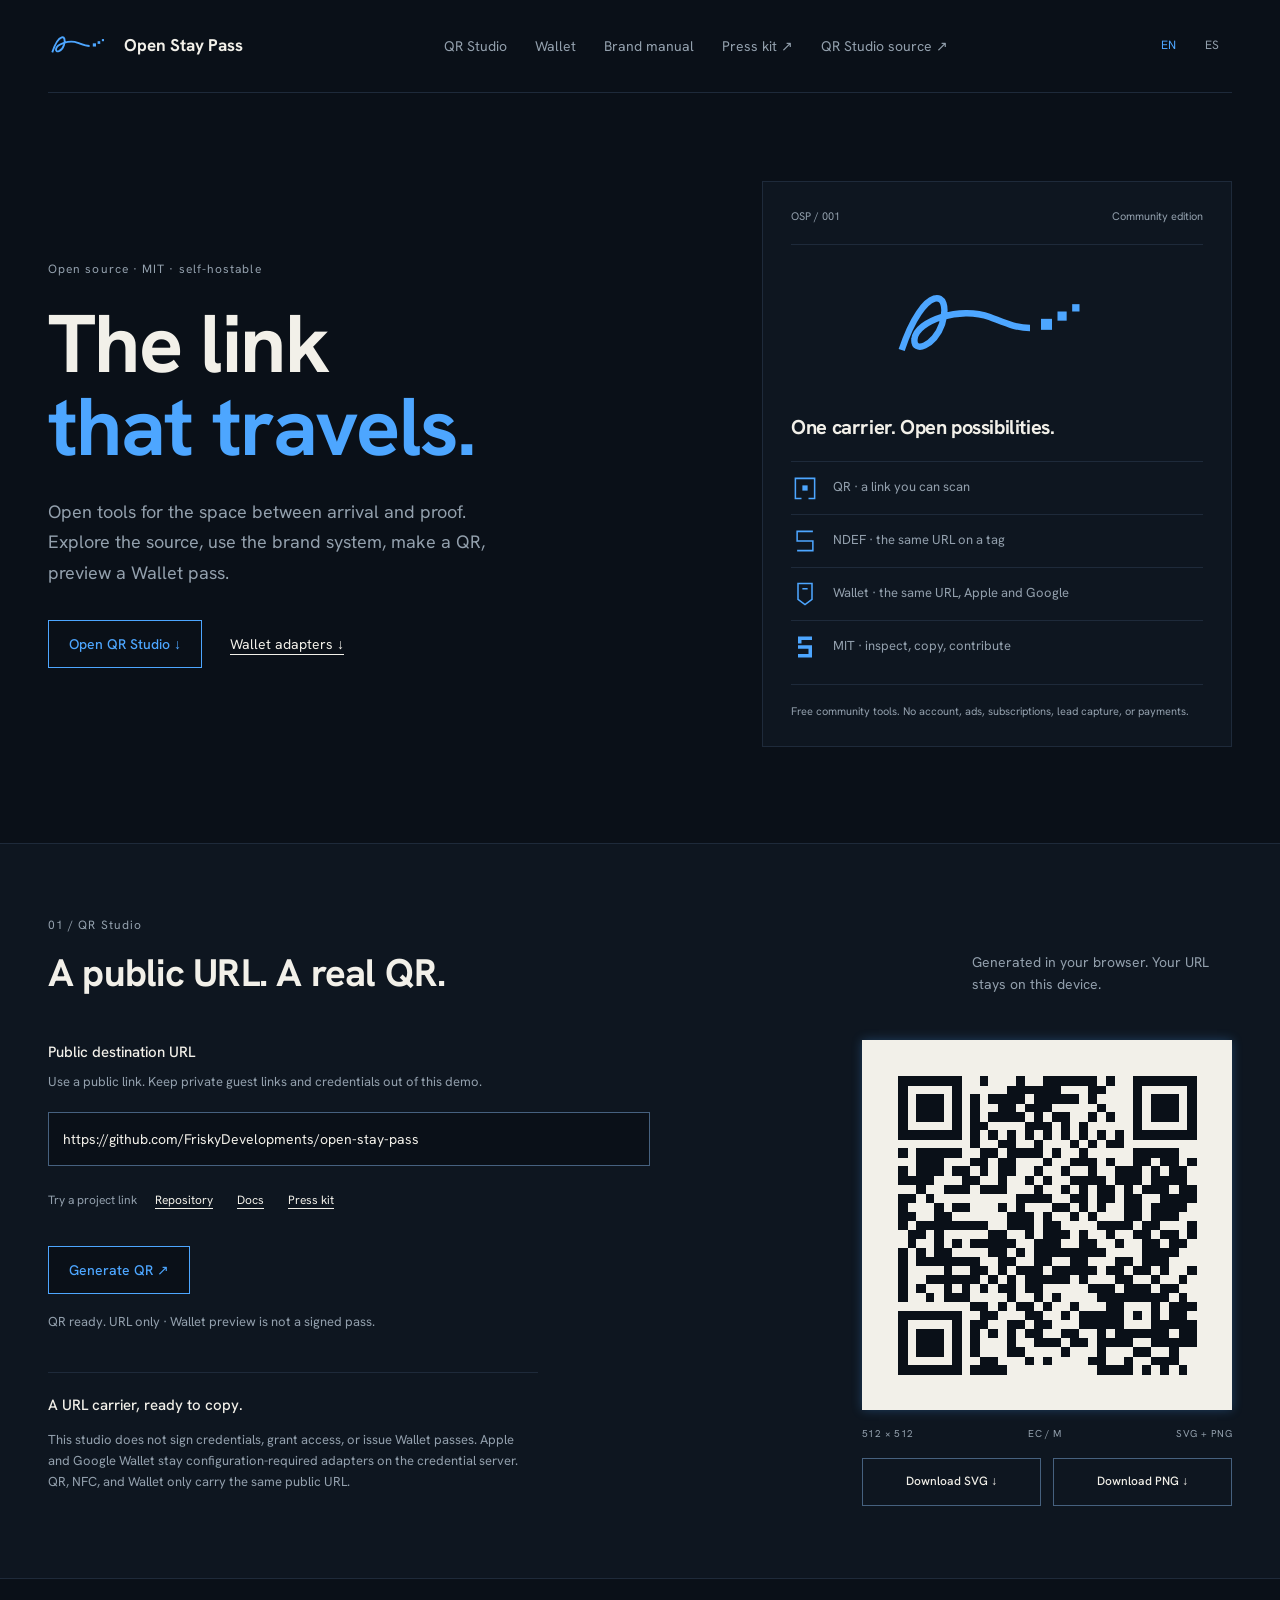
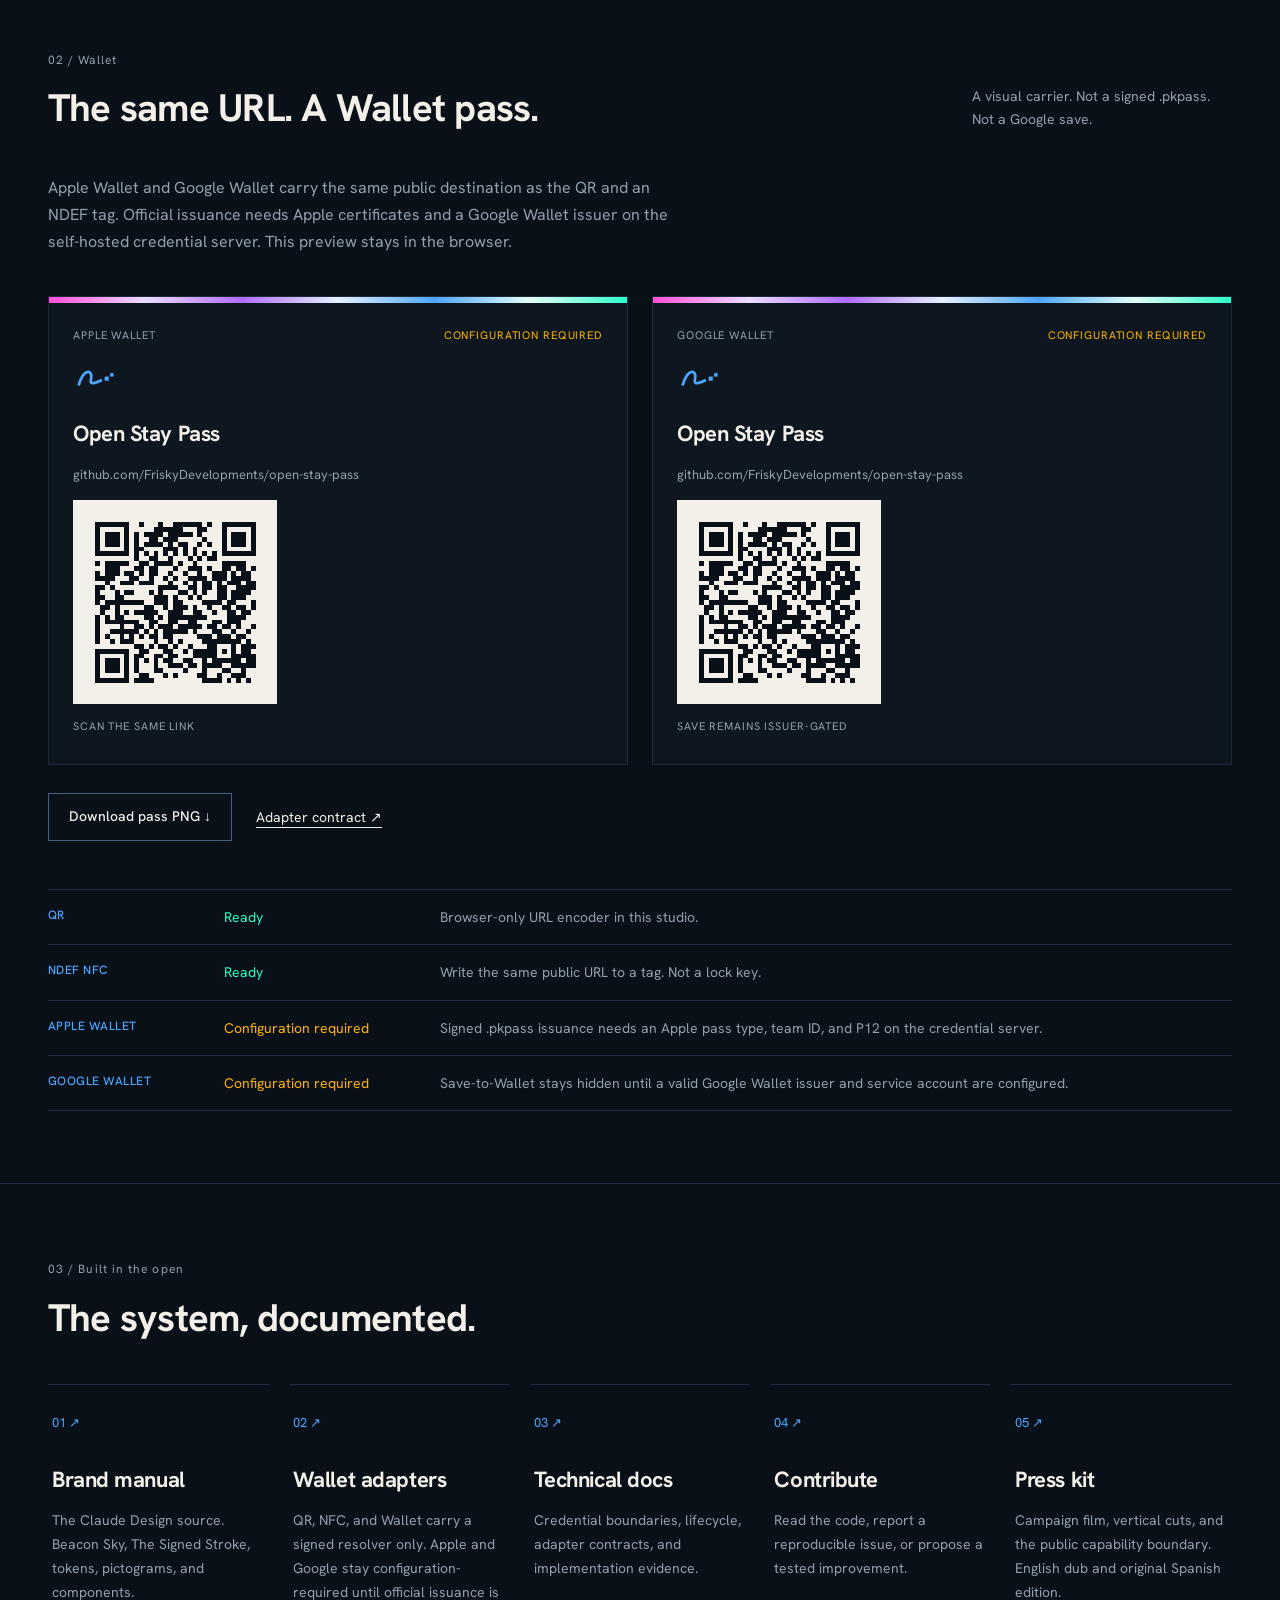
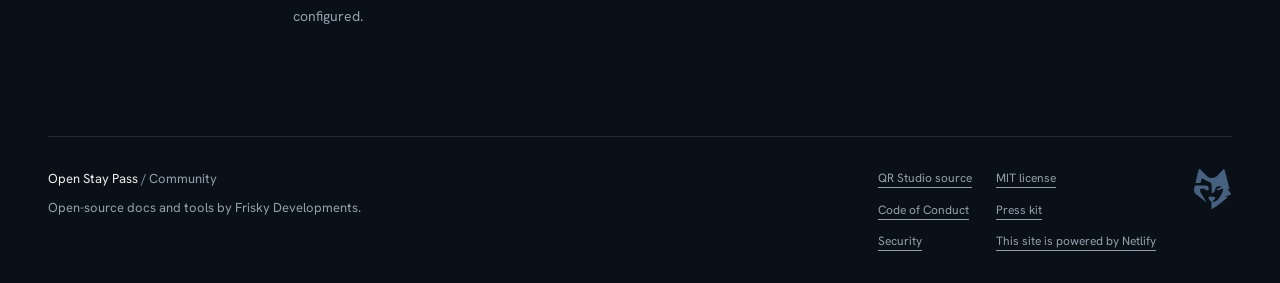
==== commit 8bbfc2b1: "docs: clarify source link and hosted-project scope" ====
--- a/index.html
+++ b/index.html
@@ -20,7 +20,7 @@
       <a href="#wallet" data-en="Wallet" data-es="Wallet">Wallet</a>
       <a href="/design-system/" data-en="Brand manual" data-es="Manual de marca">Brand manual</a>
       <a href="https://staypass-pmz7aqns.manus.space/press-kit" data-en="Press kit" data-es="Kit de prensa">Press kit <span aria-hidden="true">↗</span></a>
-      <a href="https://github.com/FriskyDevelopments/open-stay-pass">GitHub <span aria-hidden="true">↗</span></a>
+      <a href="https://github.com/FriskyDevelopments/stay-pass-qr-studio" data-en="QR Studio source" data-es="Código de QR Studio">QR Studio source <span aria-hidden="true">↗</span></a>
     </nav>
     <div class="languages" aria-label="Language"><button type="button" data-language="en" aria-pressed="true">EN</button><button type="button" data-language="es" aria-pressed="false">ES</button></div>
   </header>
@@ -40,7 +40,7 @@
         <div class="record-row"><img src="/assets/picto-route.svg" width="28" height="28" alt=""><span data-en="NDEF · the same URL on a tag" data-es="NDEF · la misma URL en una etiqueta">NDEF · the same URL on a tag</span></div>
         <div class="record-row"><img src="/assets/picto-pass.svg" width="28" height="28" alt=""><span data-en="Wallet · the same URL, Apple and Google" data-es="Wallet · la misma URL, Apple y Google">Wallet · the same URL, Apple and Google</span></div>
         <div class="record-row"><img src="/assets/picto-selfhost.svg" width="28" height="28" alt=""><span data-en="MIT · inspect, copy, contribute" data-es="MIT · revisa, copia, contribuye">MIT · inspect, copy, contribute</span></div>
-        <p class="record-foot" data-en="Community tools. No account required." data-es="Herramientas comunitarias. Sin cuenta.">Community tools. No account required.</p>
+        <p class="record-foot" data-en="Free community tools. No account, ads, subscriptions, lead capture, or payments." data-es="Herramientas comunitarias gratuitas. Sin cuenta, anuncios, suscripciones, captación de clientes ni pagos.">Free community tools. No account, ads, subscriptions, lead capture, or payments.</p>
       </aside>
     </section>
     <section class="studio-section" id="studio" aria-labelledby="studio-title">
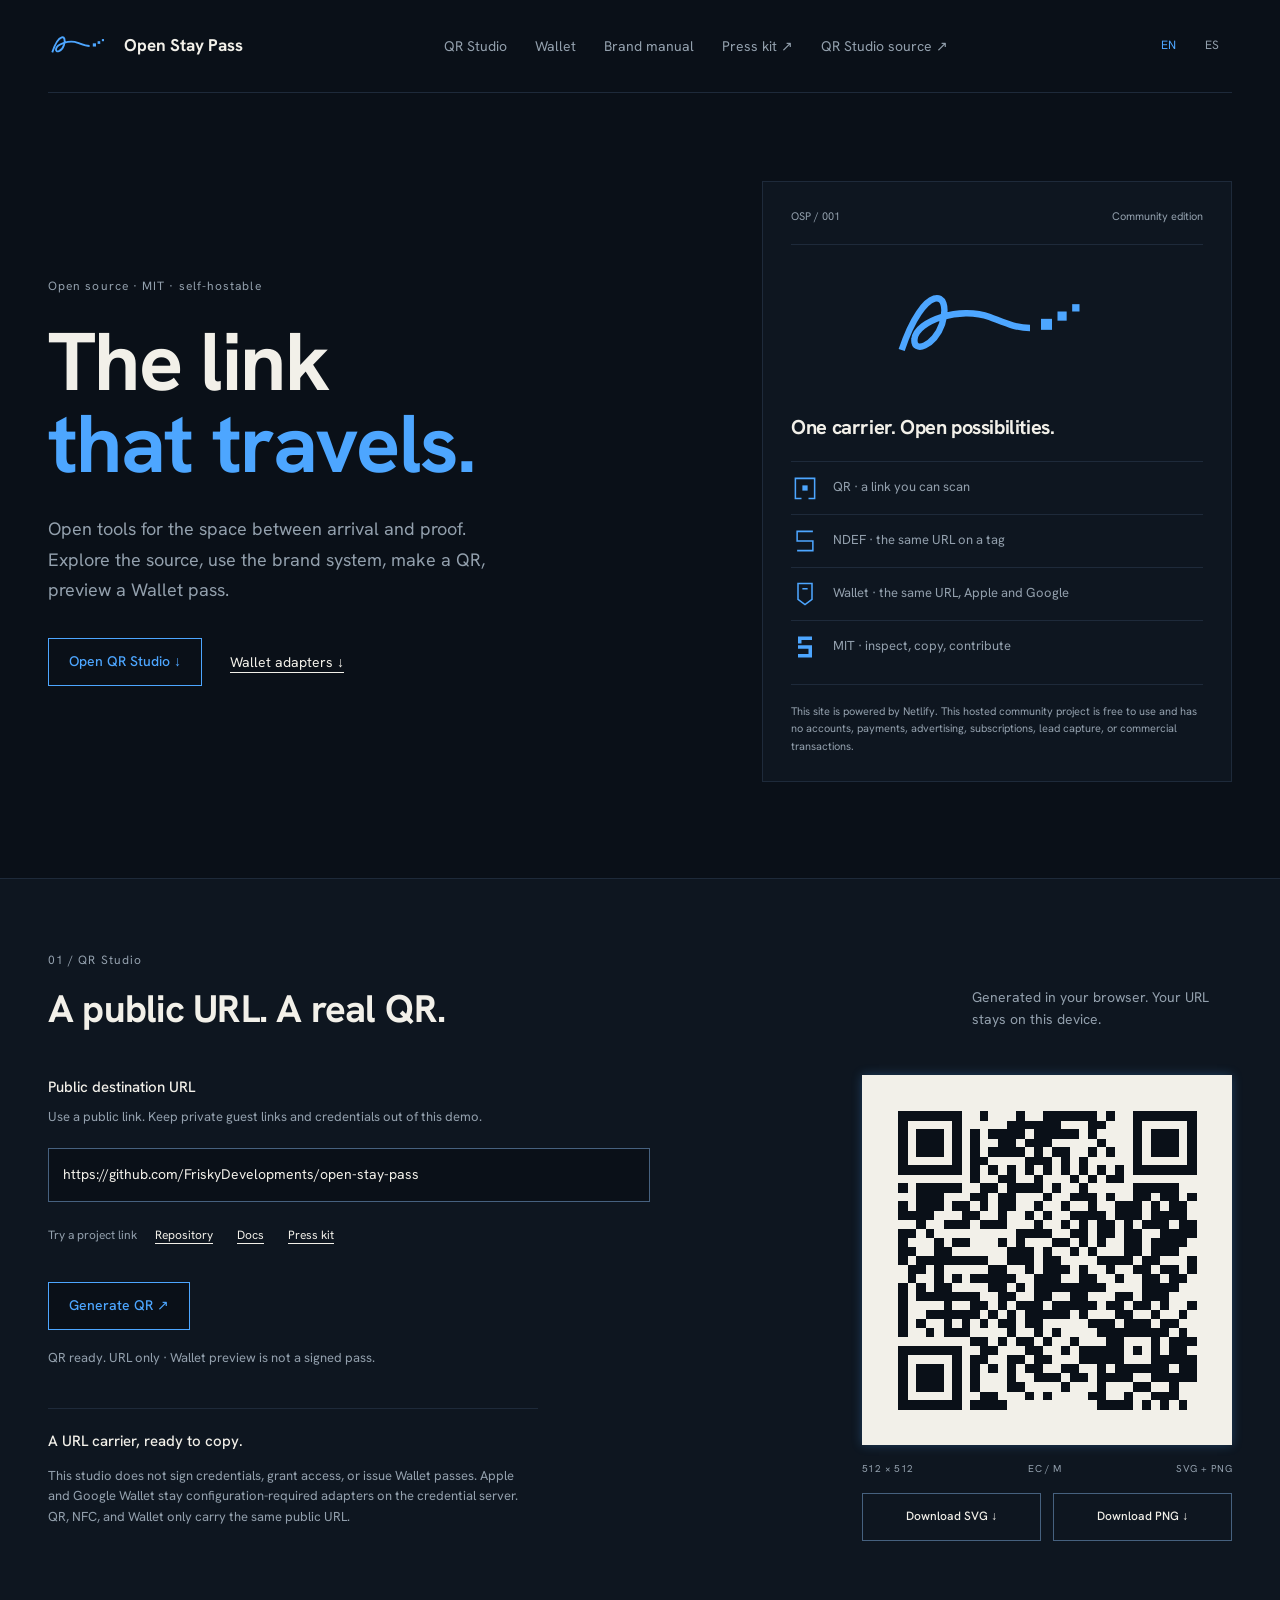
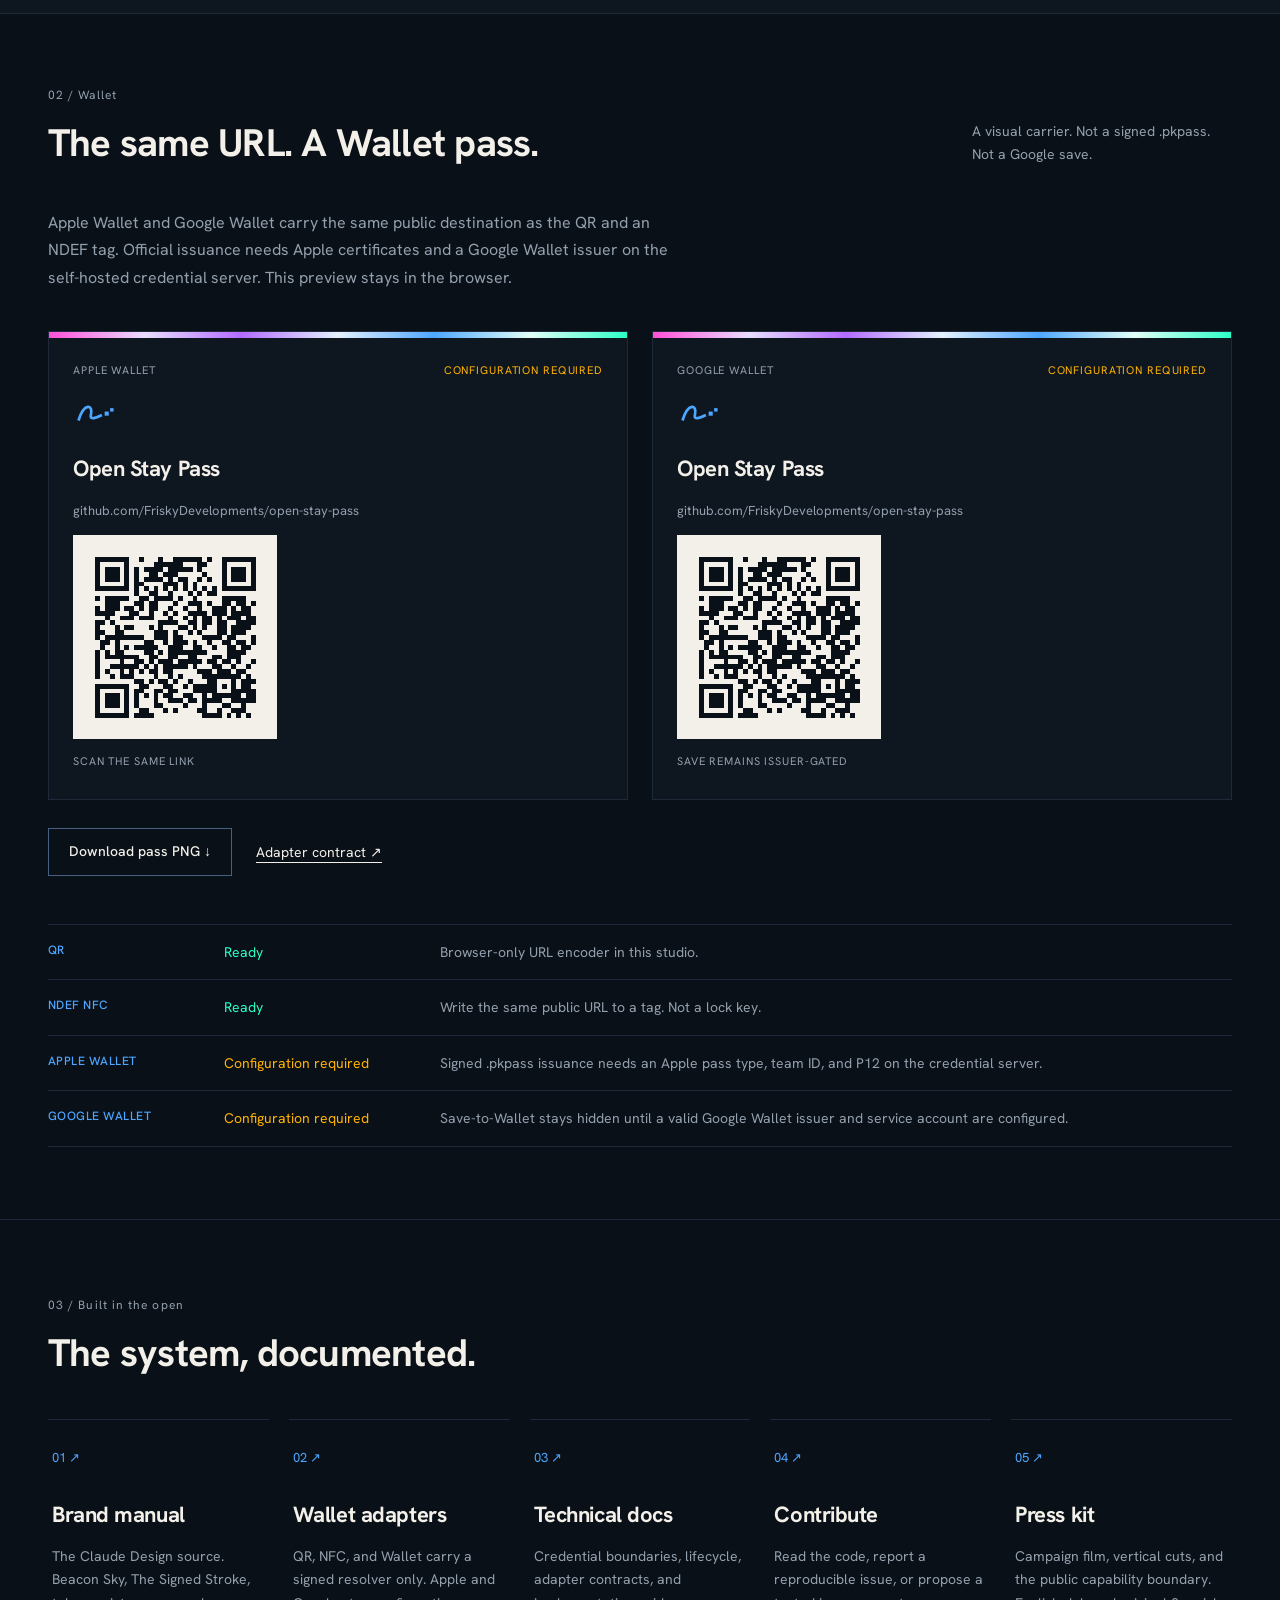
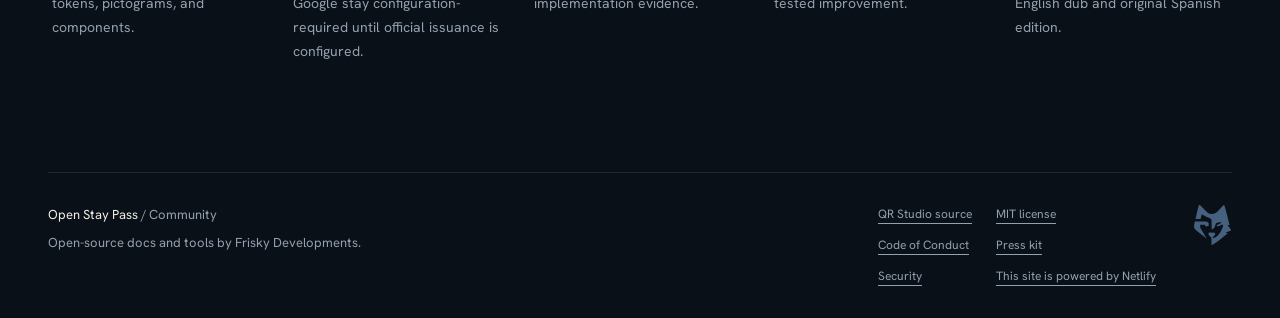
==== commit bb47e3af: "Clarify Netlify hosting and free community project messaging" ====
--- a/index.html
+++ b/index.html
@@ -40,7 +40,7 @@
         <div class="record-row"><img src="/assets/picto-route.svg" width="28" height="28" alt=""><span data-en="NDEF · the same URL on a tag" data-es="NDEF · la misma URL en una etiqueta">NDEF · the same URL on a tag</span></div>
         <div class="record-row"><img src="/assets/picto-pass.svg" width="28" height="28" alt=""><span data-en="Wallet · the same URL, Apple and Google" data-es="Wallet · la misma URL, Apple y Google">Wallet · the same URL, Apple and Google</span></div>
         <div class="record-row"><img src="/assets/picto-selfhost.svg" width="28" height="28" alt=""><span data-en="MIT · inspect, copy, contribute" data-es="MIT · revisa, copia, contribuye">MIT · inspect, copy, contribute</span></div>
-        <p class="record-foot" data-en="Free community tools. No account, ads, subscriptions, lead capture, or payments." data-es="Herramientas comunitarias gratuitas. Sin cuenta, anuncios, suscripciones, captación de clientes ni pagos.">Free community tools. No account, ads, subscriptions, lead capture, or payments.</p>
+        <p class="record-foot" data-en="This site is powered by Netlify. This hosted community project is free to use and has no accounts, payments, advertising, subscriptions, lead capture, or commercial transactions." data-es="Este sitio funciona con Netlify. Este proyecto comunitario alojado es gratuito y no tiene cuentas, pagos, publicidad, suscripciones, captación de clientes ni transacciones comerciales.">This site is powered by Netlify. This hosted community project is free to use and has no accounts, payments, advertising, subscriptions, lead capture, or commercial transactions.</p>
       </aside>
     </section>
     <section class="studio-section" id="studio" aria-labelledby="studio-title">
